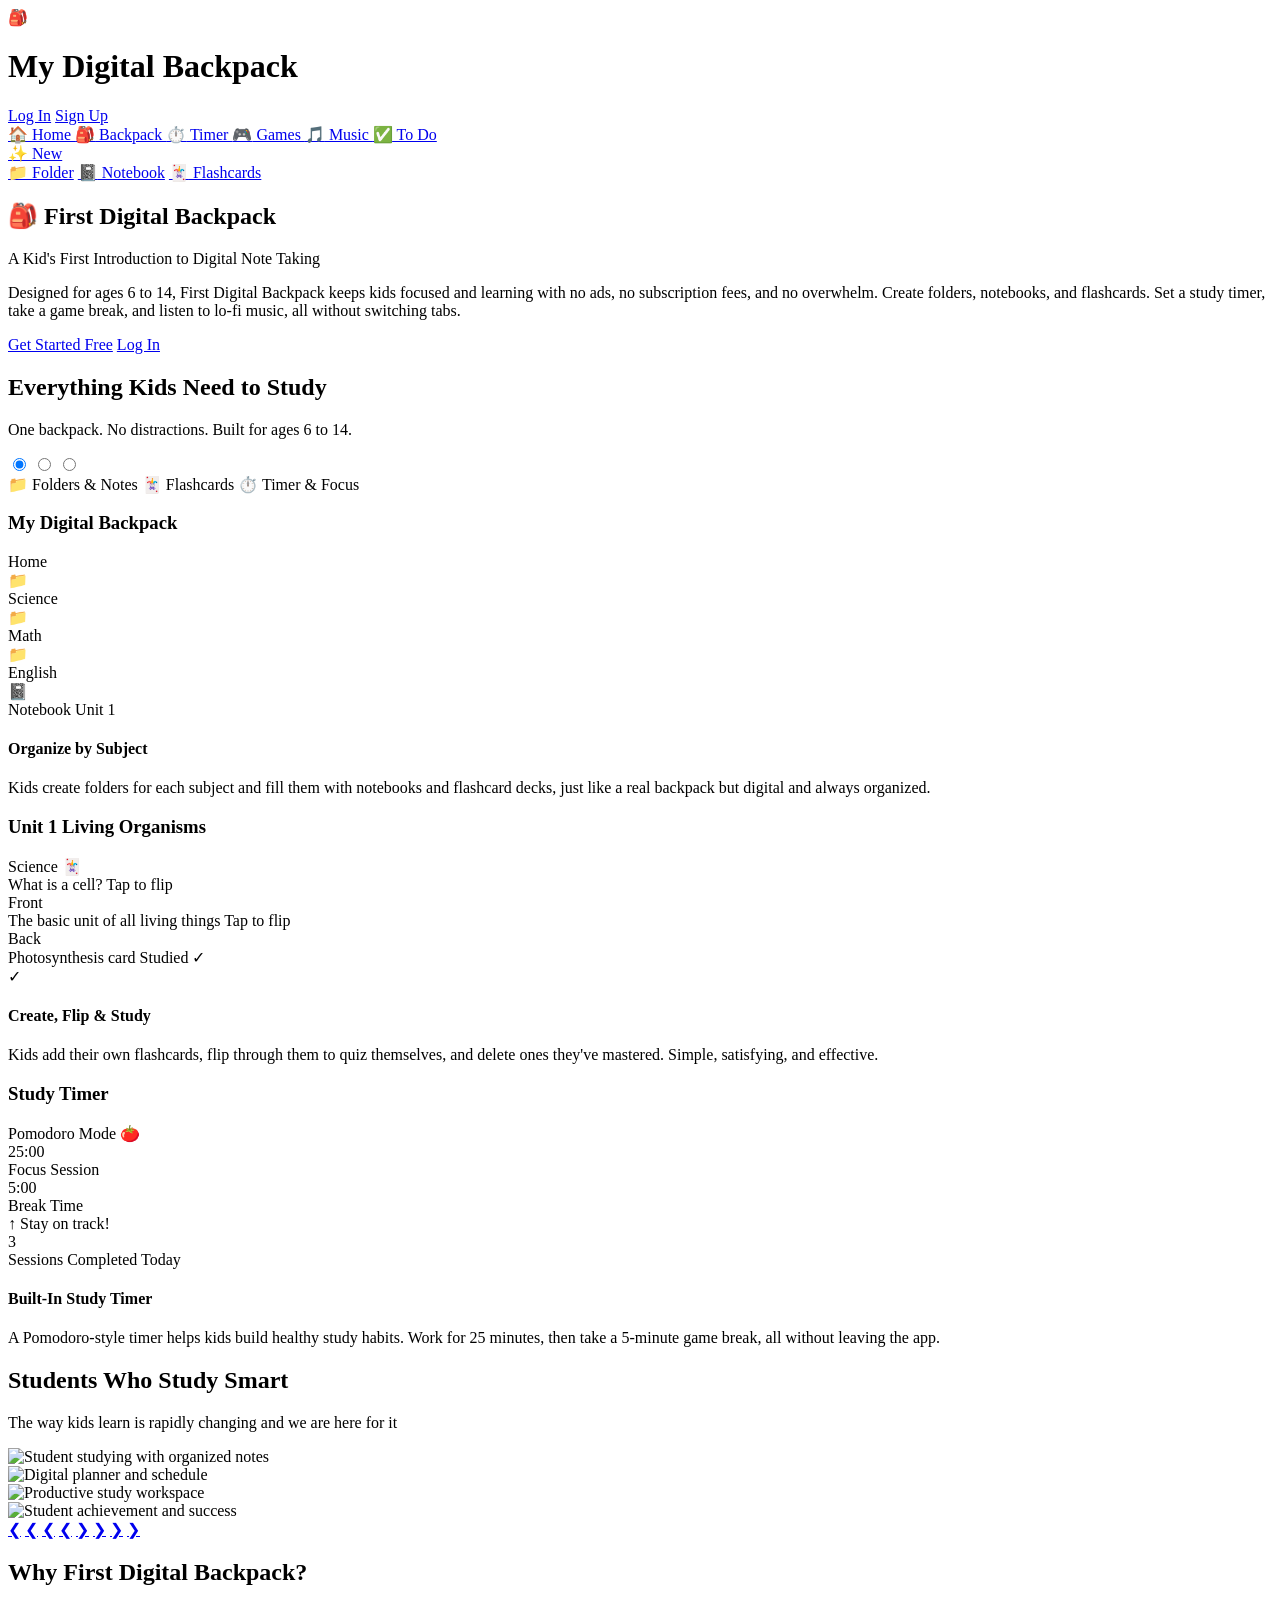
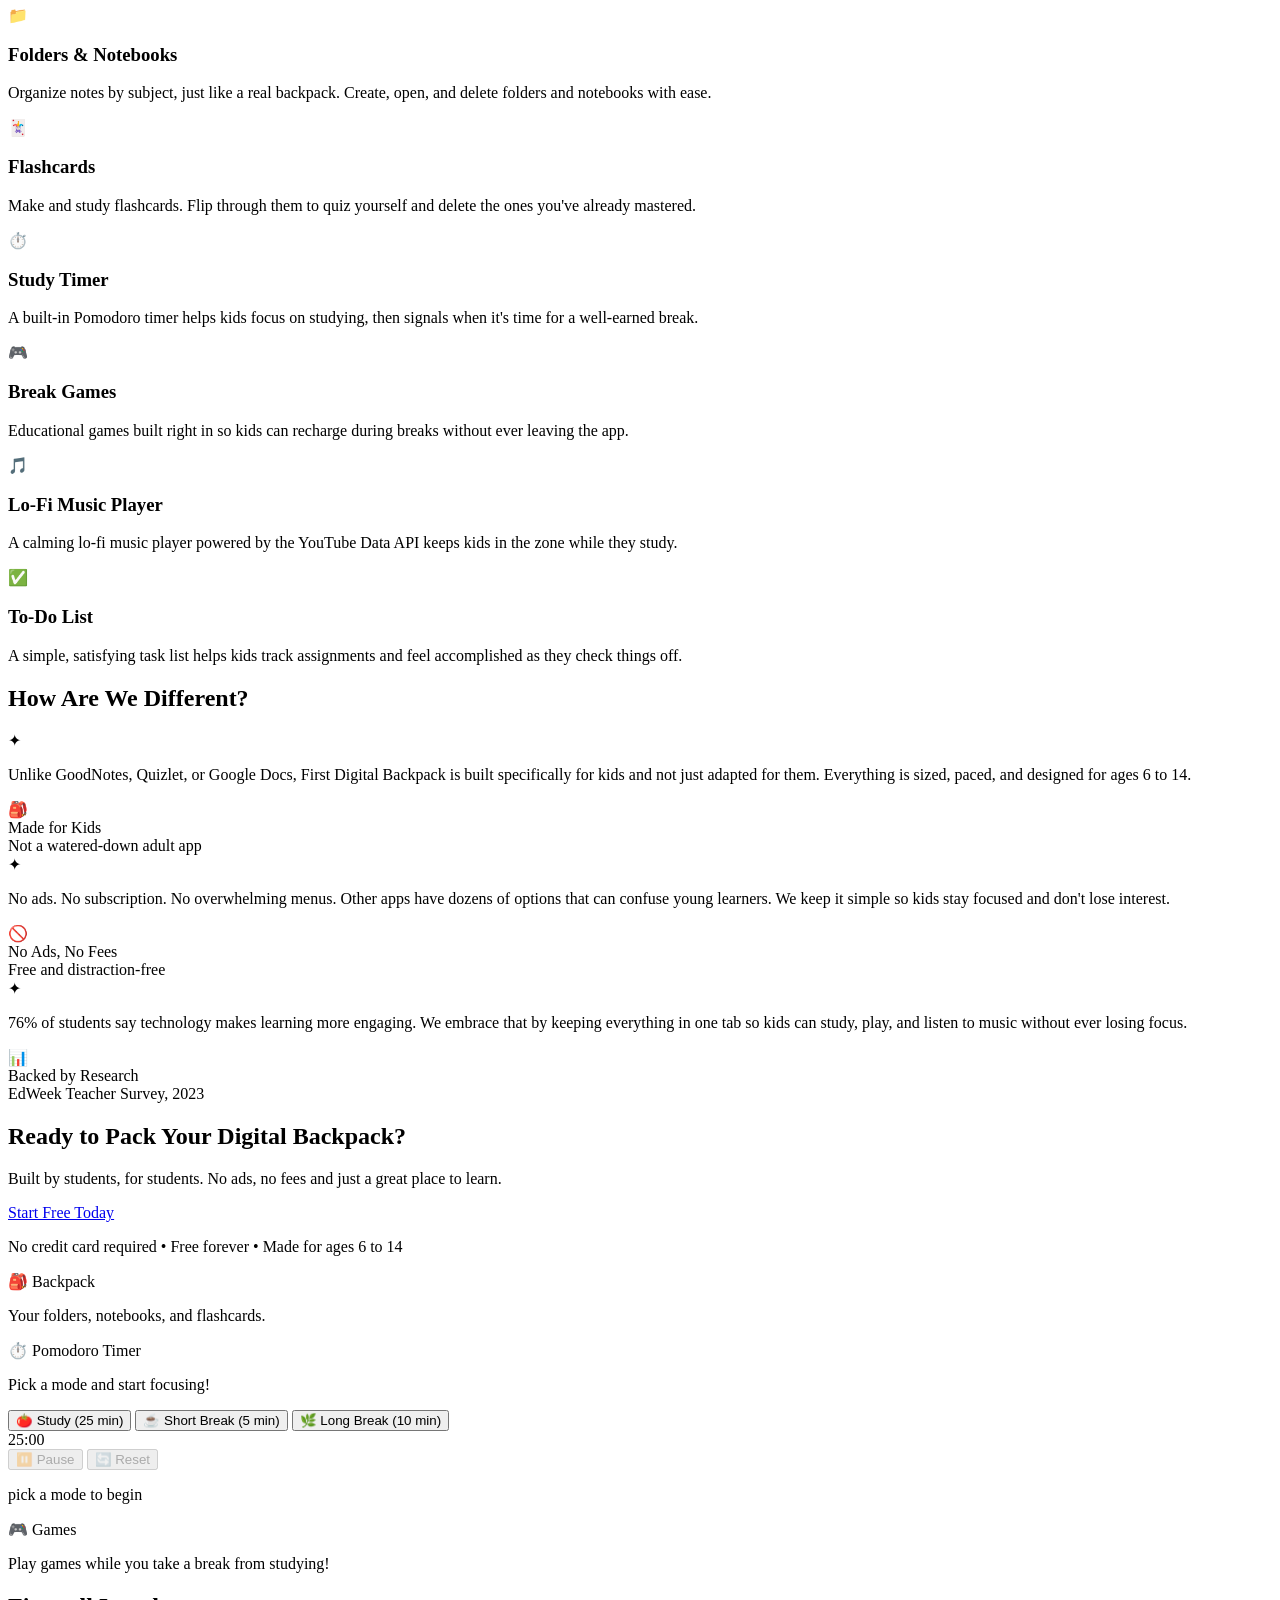
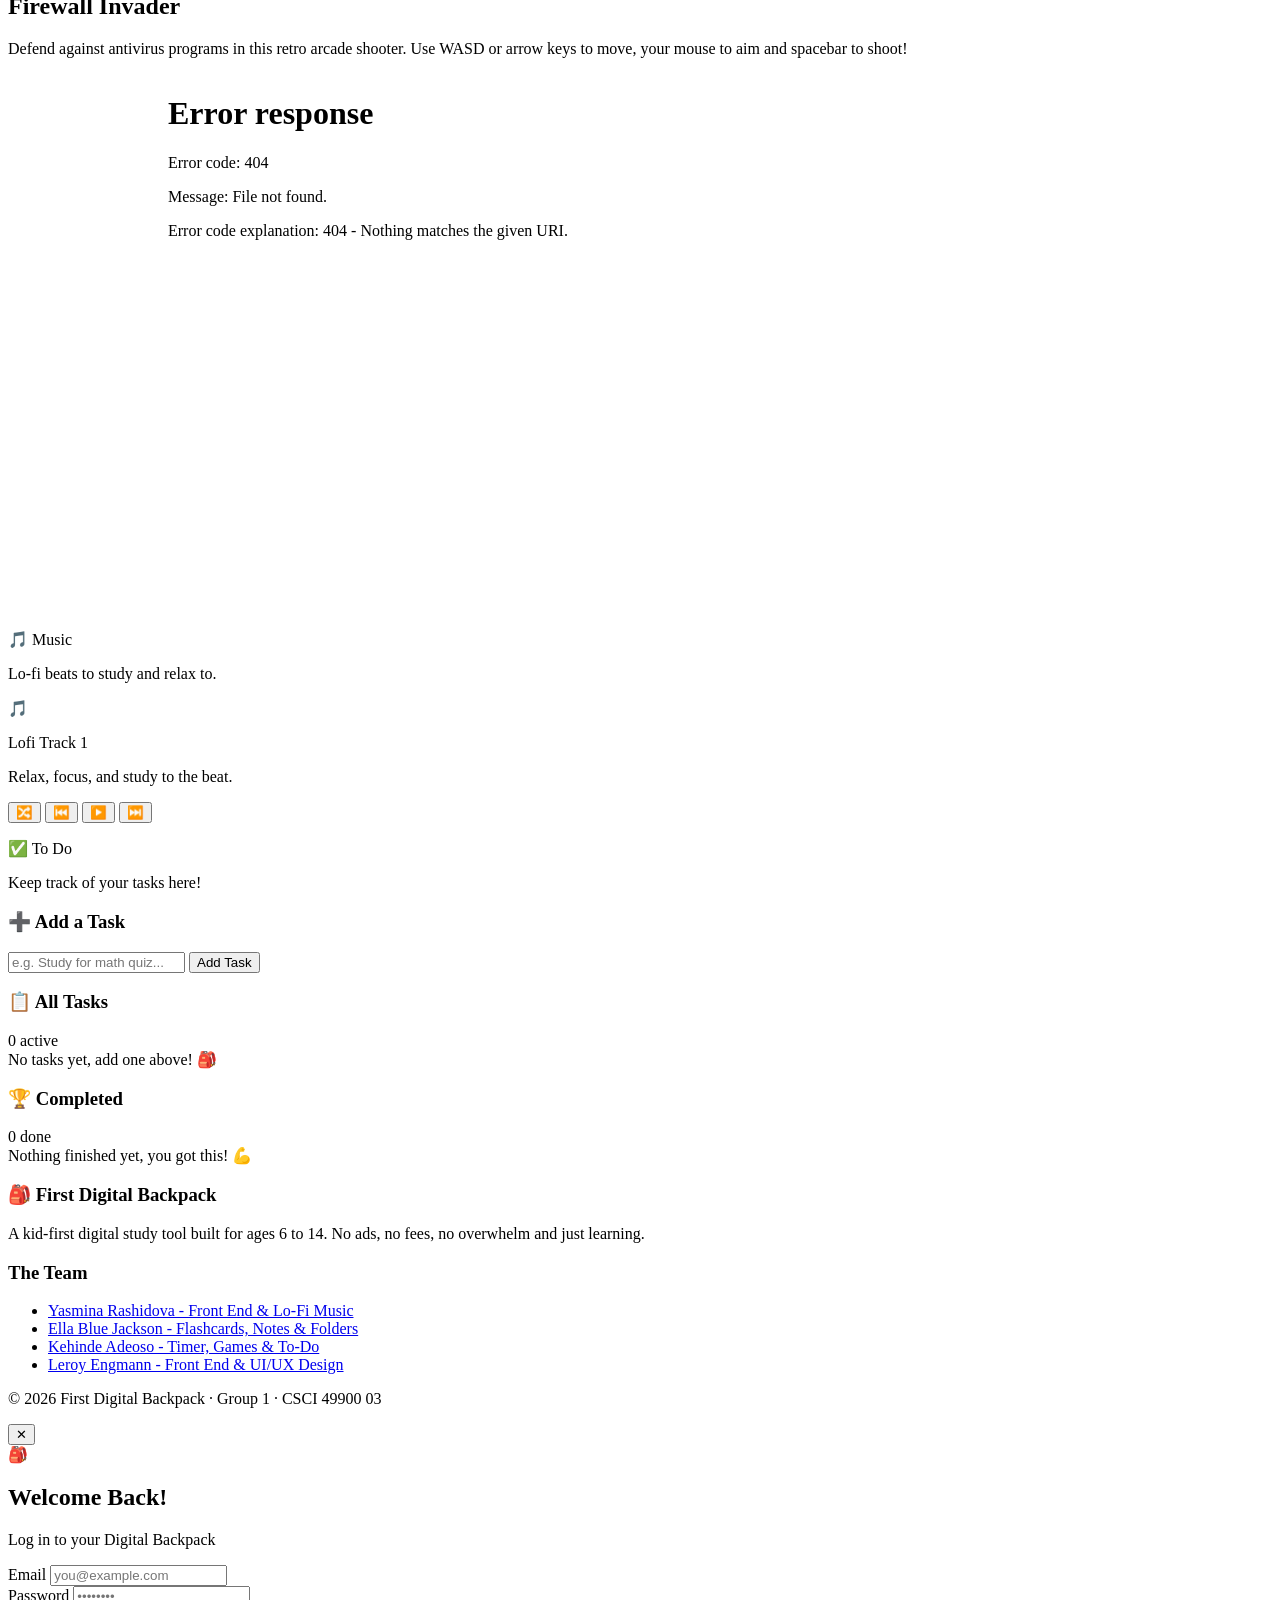
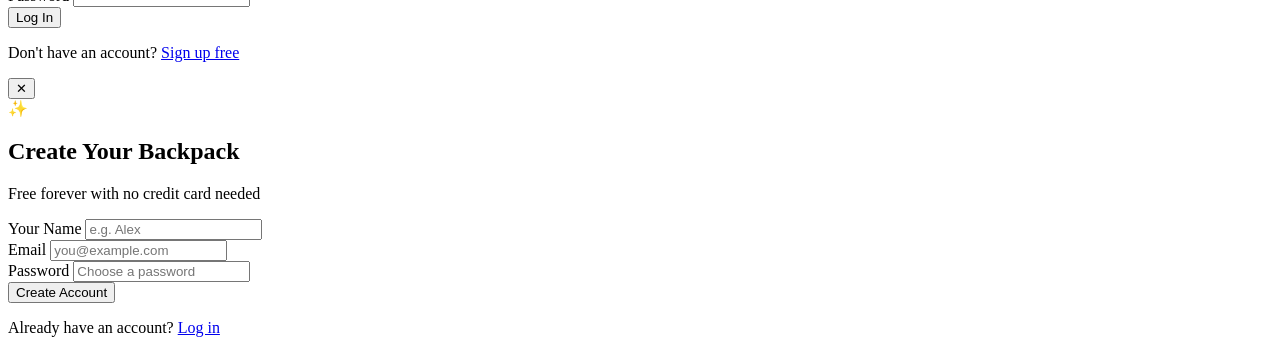
==== index.html @ a6a7ae0e "geeting rid of forgot password" ====
<!DOCTYPE html>
<html lang="en">
<head>
  <meta charset="UTF-8">
  <meta name="viewport" content="width=device-width, initial-scale=1.0">
  <title>My Digital Backpack</title>
  <link rel="stylesheet" href="styles.css">
  <script src="api.js" defer></script>
  <script src="auth.js" defer></script>
  <script src="lofi-api.js" defer></script>
  <script src="backpack.js?v=2" defer></script>
</head>
<body>

  <!-- top header - branding on the left, login/signup on the right -->
  <header class="top-header">
    <div class="nav-container">
      <div class="header-brand">
        <span class="backpack-icon">🎒</span>
        <h1>My Digital Backpack</h1>
      </div>
      <div class="auth-buttons" id="authButtons">
        <span class="auth-user-wrap" id="authUserWrap" hidden>
          <span class="auth-greeting" id="authGreeting"></span>
          <button type="button" class="btn btn-logout" id="authLogoutBtn">Log Out</button>
        </span>
        <span class="auth-guest-wrap" id="authGuestWrap">
          <a href="#" class="btn btn-login">Log In</a>
          <a href="accountcreate.html" class="btn btn-signup">Sign Up</a>
        </span>
      </div>
    </div>
  </header>

  <!-- sticky nav bar - sits just below the header and stays while scrolling -->
  <div class="toolbar">
    <nav>
      <a href="#home" class="active" onclick="showPage('home', this)">
        <span class="nav-icon">🏠</span>
        Home
      </a>
      <a href="#" onclick="showPage('backpack', this)">
        <span class="nav-icon">🎒</span>
        Backpack
      </a>
      <a href="#" onclick="showPage('timer', this)">
        <span class="nav-icon">⏱️</span>
        Timer
      </a>
      <a href="#" onclick="showPage('games', this)">
        <span class="nav-icon">🎮</span>
        Games
      </a>
      <a href="#" onclick="showPage('music', this)">
        <span class="nav-icon">🎵</span>
        Music
      </a>
      <a href="#" onclick="showPage('todo', this)">
        <span class="nav-icon">✅</span>
        To Do
      </a>
      <div class="nav-new-wrapper">
        <a href="#" class="nav-new" id="newBtn" onclick="toggleNewMenu(event)">
          <span class="nav-icon">✨</span>
          New
        </a>
        <div class="new-dropdown" id="newDropdown">
          <a href="#" onclick="handleNew('folder')"><span class="dropdown-icon">📁</span> Folder</a>
          <a href="#" onclick="handleNew('notebook')"><span class="dropdown-icon">📓</span> Notebook</a>
          <a href="#" onclick="handleNew('flashcards')"><span class="dropdown-icon">🃏</span> Flashcards</a>
        </div>
      </div>
    </nav>
  </div>

  <main>

    <!-- ========== home page ========== -->
    <div id="page-home" class="page active">

      <!-- ===== logged-in dashboard ===== -->
      <div id="homeDashboard" hidden>
        <div class="dash-wrap">

          <div class="dash-welcome">
            <div>
              <h2 class="dash-greeting">👋 Welcome back, <span id="dashUserName">Student</span>!</h2>
              <p class="dash-date" id="dashDate"></p>
            </div>
          </div>

          <div class="dash-quote-card">
            <p class="dash-quote-icon">💬</p>
            <p class="dash-quote-text" id="dashQuoteText">Loading quote...</p>
            <p class="dash-quote-author" id="dashQuoteAuthor"></p>
          </div>

          <div class="dash-stats-grid">
            <div class="dash-stat-card">
              <span class="dash-stat-num" id="dashFolderCount">0</span>
              <span class="dash-stat-label">📁 Folders</span>
            </div>
            <div class="dash-stat-card">
              <span class="dash-stat-num" id="dashNotebookCount">0</span>
              <span class="dash-stat-label">📓 Notebooks</span>
            </div>
            <div class="dash-stat-card">
              <span class="dash-stat-num" id="dashCardSetCount">0</span>
              <span class="dash-stat-label">🃏 Flashcard Sets</span>
            </div>
            <div class="dash-stat-card">
              <span class="dash-stat-num" id="dashTodoActive">0</span>
              <span class="dash-stat-label">✅ Tasks Left</span>
            </div>
            <div class="dash-stat-card">
              <span class="dash-stat-num" id="dashStreak">0</span>
              <span class="dash-stat-label">🔥 Day Streak</span>
            </div>
          </div>

          <div class="dash-section">
            <h3 class="dash-section-title">📂 Recent Items</h3>
            <div id="dashRecentsList" class="dash-recents-list">
              <p class="dash-empty">No items yet — go pack your backpack!</p>
            </div>
          </div>

        </div>
      </div>

      <!-- ===== marketing (hidden when logged in) ===== -->
      <div id="homeMarketing">

      <!-- Hero Section -->
      <section class="hero">
        <div class="hero-content">
          <h1>🎒 First Digital Backpack</h1>
          <p class="tagline">A Kid's First Introduction to Digital Note Taking</p>
          <p class="hero-description">
            Designed for ages 6 to 14, First Digital Backpack keeps kids focused and learning with no ads, no subscription fees, and no overwhelm. Create folders, notebooks, and flashcards. Set a study timer, take a game break, and listen to lo-fi music, all without switching tabs.
          </p>
          <div class="cta-buttons">
            <a href="accountcreate.html" class="btn btn-signup btn-large">Get Started Free</a>
            <a href="#" class="btn btn-login btn-large">Log In</a>
          </div>
        </div>
      </section>

      <!-- Demo Tabs Section -->
      <section class="demo-section">
        <div class="container">
          <h2 class="section-title">Everything Kids Need to Study</h2>
          <p class="section-subtitle">One backpack. No distractions. Built for ages 6 to 14.</p>

          <div class="demo-tabs">
            <input type="radio" name="demo-tab" id="tab-schedule" checked>
            <input type="radio" name="demo-tab" id="tab-tasks">
            <input type="radio" name="demo-tab" id="tab-progress">

            <div class="tab-labels">
              <label for="tab-schedule" class="tab-btn">
                <span class="tab-icon">📁</span>
                Folders & Notes
              </label>
              <label for="tab-tasks" class="tab-btn">
                <span class="tab-icon">🃏</span>
                Flashcards
              </label>
              <label for="tab-progress" class="tab-btn">
                <span class="tab-icon">⏱️</span>
                Timer & Focus
              </label>
            </div>

            <div class="demo-content">
              <!-- Tab 1: Folders & Notes -->
              <div class="tab-content schedule-content">
                <div class="demo-visual">
                  <div class="schedule-mockup">
                    <div class="schedule-header">
                      <h3>My Digital Backpack</h3>
                      <span class="week-indicator">Home</span>
                    </div>
                    <div class="schedule-grid">
                      <div class="time-slot">
                        <span class="time">📁</span>
                        <div class="class-block math">Science</div>
                      </div>
                      <div class="time-slot">
                        <span class="time">📁</span>
                        <div class="class-block science">Math</div>
                      </div>
                      <div class="time-slot">
                        <span class="time">📁</span>
                        <div class="class-block english">English</div>
                      </div>
                      <div class="time-slot">
                        <span class="time">📓</span>
                        <div class="class-block study">Notebook Unit 1</div>
                      </div>
                    </div>
                  </div>
                  <div class="feature-description">
                    <h4>Organize by Subject</h4>
                    <p>Kids create folders for each subject and fill them with notebooks and flashcard decks, just like a real backpack but digital and always organized.</p>
                  </div>
                </div>
              </div>

              <!-- Tab 2: Flashcards -->
              <div class="tab-content tasks-content">
                <div class="demo-visual">
                  <div class="tasks-mockup">
                    <div class="task-header">
                      <h3>Unit 1 Living Organisms</h3>
                      <span class="date-indicator">Science 🃏</span>
                    </div>
                    <div class="task-list">
                      <div class="task-item high-priority">
                        <span class="task-checkbox"></span>
                        <div class="task-info">
                          <span class="task-title">What is a cell?</span>
                          <span class="task-meta">Tap to flip</span>
                        </div>
                        <span class="priority-badge high">Front</span>
                      </div>
                      <div class="task-item medium-priority">
                        <span class="task-checkbox"></span>
                        <div class="task-info">
                          <span class="task-title">The basic unit of all living things</span>
                          <span class="task-meta">Tap to flip</span>
                        </div>
                        <span class="priority-badge medium">Back</span>
                      </div>
                      <div class="task-item completed">
                        <span class="task-checkbox checked"></span>
                        <div class="task-info">
                          <span class="task-title">Photosynthesis card</span>
                          <span class="task-meta">Studied ✓</span>
                        </div>
                        <span class="checkmark">✓</span>
                      </div>
                    </div>
                  </div>
                  <div class="feature-description">
                    <h4>Create, Flip & Study</h4>
                    <p>Kids add their own flashcards, flip through them to quiz themselves, and delete ones they've mastered. Simple, satisfying, and effective.</p>
                  </div>
                </div>
              </div>

              <!-- Tab 3: Timer & Focus -->
              <div class="tab-content progress-content">
                <div class="demo-visual">
                  <div class="progress-mockup">
                    <div class="progress-header">
                      <h3>Study Timer</h3>
                      <span class="semester-indicator">Pomodoro Mode 🍅</span>
                    </div>
                    <div class="progress-stats">
                      <div class="stat-card">
                        <div class="stat-number">25:00</div>
                        <div class="stat-label">Focus Session</div>
                        <div class="stat-bar"><div class="stat-fill" style="width: 60%;"></div></div>
                      </div>
                      <div class="stat-card">
                        <div class="stat-number">5:00</div>
                        <div class="stat-label">Break Time</div>
                        <div class="stat-trend positive">↑ Stay on track!</div>
                      </div>
                      <div class="stat-card">
                        <div class="stat-number">3</div>
                        <div class="stat-label">Sessions Completed Today</div>
                        <div class="course-dots">
                          <span class="dot success"></span>
                          <span class="dot success"></span>
                          <span class="dot success"></span>
                          <span class="dot warning"></span>
                        </div>
                      </div>
                    </div>
                  </div>
                  <div class="feature-description">
                    <h4>Built-In Study Timer</h4>
                    <p>A Pomodoro-style timer helps kids build healthy study habits. Work for 25 minutes, then take a 5-minute game break, all without leaving the app.</p>
                  </div>
                </div>
              </div>
            </div>
          </div>
        </div>
      </section>

      <!-- Gallery Slider -->
      <section class="gallery-section">
        <div class="container">
          <h2 class="section-title">Students Who Study Smart</h2>
          <p class="section-subtitle">The way kids learn is rapidly changing and we are here for it</p>
          <div class="slider">
            <div class="slide" id="slide1">
              <img src="https://images.unsplash.com/photo-1434030216411-0b793f4b4173?w=900&h=500&fit=crop" alt="Student studying with organized notes">
            </div>
            <div class="slide" id="slide2">
              <img src="https://images.unsplash.com/photo-1488190211105-8b0e65b80b4e?w=900&h=500&fit=crop" alt="Digital planner and schedule">
            </div>
            <div class="slide" id="slide3">
              <img src="https://images.unsplash.com/photo-1454165804606-c3d57bc86b40?w=900&h=500&fit=crop" alt="Productive study workspace">
            </div>
            <div class="slide" id="slide4">
              <img src="https://images.unsplash.com/photo-1456513080510-7bf3a84b82f8?w=900&h=500&fit=crop" alt="Student achievement and success">
            </div>

            <a href="#slide4" class="slider-nav prev">&#10094;</a>
            <a href="#slide1" class="slider-nav prev">&#10094;</a>
            <a href="#slide2" class="slider-nav prev">&#10094;</a>
            <a href="#slide3" class="slider-nav prev">&#10094;</a>

            <a href="#slide2" class="slider-nav next">&#10095;</a>
            <a href="#slide3" class="slider-nav next">&#10095;</a>
            <a href="#slide4" class="slider-nav next">&#10095;</a>
            <a href="#slide1" class="slider-nav next">&#10095;</a>
          </div>
        </div>
      </section>

      <!-- Features Grid -->
      <section class="features">
        <div class="container">
          <h2 class="section-title">Why First Digital Backpack?</h2>
          <div class="features-grid">
            <div class="feature-card">
              <div class="feature-icon">📁</div>
              <h3>Folders & Notebooks</h3>
              <p>Organize notes by subject, just like a real backpack. Create, open, and delete folders and notebooks with ease.</p>
            </div>
            <div class="feature-card">
              <div class="feature-icon">🃏</div>
              <h3>Flashcards</h3>
              <p>Make and study flashcards. Flip through them to quiz yourself and delete the ones you've already mastered.</p>
            </div>
            <div class="feature-card">
              <div class="feature-icon">⏱️</div>
              <h3>Study Timer</h3>
              <p>A built-in Pomodoro timer helps kids focus on studying, then signals when it's time for a well-earned break.</p>
            </div>
            <div class="feature-card">
              <div class="feature-icon">🎮</div>
              <h3>Break Games</h3>
              <p>Educational games built right in so kids can recharge during breaks without ever leaving the app.</p>
            </div>
            <div class="feature-card">
              <div class="feature-icon">🎵</div>
              <h3>Lo-Fi Music Player</h3>
              <p>A calming lo-fi music player powered by the YouTube Data API keeps kids in the zone while they study.</p>
            </div>
            <div class="feature-card">
              <div class="feature-icon">✅</div>
              <h3>To-Do List</h3>
              <p>A simple, satisfying task list helps kids track assignments and feel accomplished as they check things off.</p>
            </div>
          </div>
        </div>
      </section>

      <!-- Testimonials / Differentiators -->
      <section class="testimonials-section">
        <div class="container">
          <h2 class="section-title">How Are We Different?</h2>
          <div class="testimonials-grid">
            <div class="testimonial-card">
              <div class="quote-icon">✦</div>
              <p class="testimonial-text">Unlike GoodNotes, Quizlet, or Google Docs, First Digital Backpack is built specifically for kids and not just adapted for them. Everything is sized, paced, and designed for ages 6 to 14.</p>
              <div class="testimonial-author">
                <div class="author-avatar">🎒</div>
                <div class="author-info">
                  <div class="author-name">Made for Kids</div>
                  <div class="author-school">Not a watered-down adult app</div>
                </div>
              </div>
            </div>
            <div class="testimonial-card">
              <div class="quote-icon">✦</div>
              <p class="testimonial-text">No ads. No subscription. No overwhelming menus. Other apps have dozens of options that can confuse young learners. We keep it simple so kids stay focused and don't lose interest.</p>
              <div class="testimonial-author">
                <div class="author-avatar">🚫</div>
                <div class="author-info">
                  <div class="author-name">No Ads, No Fees</div>
                  <div class="author-school">Free and distraction-free</div>
                </div>
              </div>
            </div>
            <div class="testimonial-card">
              <div class="quote-icon">✦</div>
              <p class="testimonial-text">76% of students say technology makes learning more engaging. We embrace that by keeping everything in one tab so kids can study, play, and listen to music without ever losing focus.</p>
              <div class="testimonial-author">
                <div class="author-avatar">📊</div>
                <div class="author-info">
                  <div class="author-name">Backed by Research</div>
                  <div class="author-school">EdWeek Teacher Survey, 2023</div>
                </div>
              </div>
            </div>
          </div>
        </div>
      </section>

      <!-- CTA Section -->
      <section class="cta-section">
        <div class="container">
          <div class="cta-content">
            <h2>Ready to Pack Your Digital Backpack?</h2>
            <p>Built by students, for students. No ads, no fees and just a great place to learn.</p>
            <div class="cta-buttons-bottom">
              <a href="accountcreate.html" class="btn btn-signup btn-large">Start Free Today</a>
              <p class="cta-note">No credit card required • Free forever • Made for ages 6 to 14</p>
            </div>
          </div>
        </div>
      </section>

      </div><!-- end #homeMarketing -->
    </div><!-- end #page-home -->

    <!-- ========== backpack page ========== -->
    <div id="page-backpack" class="page">
      <div class="inner-page-content">
        <p class="page-title">🎒 Backpack</p>
        <p class="page-subtitle">Your folders, notebooks, and flashcards.</p>
        <div id="bpApp"></div>
      </div>
    </div>

    <!-- ========== timer page ========== -->
    <div id="page-timer" class="page">
      <div class="inner-page-content">
        <p class="page-title">⏱️ Pomodoro Timer</p>
        <p class="page-subtitle">Pick a mode and start focusing!</p>

        <div class="pomo-wrapper">
          <div class="pomo-buttons">
            <button class="pomo-btn pomo-btn--study" onclick="startTimer(25, this)">
              🍅 Study (25 min)
            </button>
            <button class="pomo-btn pomo-btn--short" onclick="startTimer(5, this)">
              ☕ Short Break (5 min)
            </button>
            <button class="pomo-btn pomo-btn--long" onclick="startTimer(10, this)">
              🌿 Long Break (10 min)
            </button>
          </div>

          <div class="pomo-display" id="pomoDisplay">
            <span class="pomo-time" id="pomoTime">25:00</span>
            <div class="pomo-controls">
              <button class="pomo-ctrl" id="pomoPause" onclick="togglePause()" disabled>⏸️ Pause</button>
              <button class="pomo-ctrl pomo-ctrl--reset" id="pomoReset" onclick="resetTimer()" disabled>🔄 Reset</button>
            </div>
            <p class="pomo-label" id="pomoLabel">pick a mode to begin</p>
          </div>
        </div>

      </div>
    </div>

    <!-- ========== games page ========== -->
    <div id="page-games" class="page">
      <div class="inner-page-content">
        <p class="page-title">🎮 Games</p>
        <p class="page-subtitle">Play games while you take a break from studying!</p>
        <div class="game-container">
          <h2 class="game-card-title">Firewall Invader</h2>
          <p class="game-card-desc">Defend against antivirus programs in this retro arcade shooter. Use WASD or arrow keys to move, your mouse to aim and spacebar to shoot!</p>
          <iframe
            id="firewall-invader-frame"
            src="firewall-invader/index.html"
            width="960"
            height="540"
            style="border: none; border-radius: 12px; display: block; margin: 0 auto; max-width: 100%;"
            allowfullscreen
          ></iframe>
        </div>
      </div>
    </div>

    <!-- ========== music page ========== -->
    <div id="page-music" class="page">
      <div class="inner-page-content">
        <p class="page-title">🎵 Music</p>
        <p class="page-subtitle">Lo-fi beats to study and relax to.</p>

        <!-- hidden yt iframe lives here -yr -->
        <div id="lofi-yt-player" style="position:absolute;width:0;height:0;overflow:hidden;"></div>

        <div class="lofi-player">
          <!-- now playing card -->
          <div class="lofi-now-playing">
            <div class="lofi-vinyl" id="lofiVinyl">🎵</div>
            <div class="lofi-track-info">
              <p class="lofi-track-title" id="lofiTrackTitle">Lofi Track 1</p>
              <p class="lofi-track-sub">Relax, focus, and study to the beat.</p>
            </div>
          </div>

          <!-- playback controls -->
          <div class="lofi-controls">
            <button class="lofi-ctrl" onclick="handleShuffle()" title="Shuffle">🔀</button>
            <button class="lofi-ctrl" onclick="handlePrev()" title="Previous">⏮️</button>
            <button class="lofi-ctrl lofi-ctrl--play" id="lofiPlayBtn" onclick="handlePlayPause()" title="Play">▶️</button>
            <button class="lofi-ctrl" onclick="handleNext()" title="Next">⏭️</button>
          </div>

          <!-- track list -->
          <div class="lofi-tracklist" id="lofiTracklist"></div>
        </div>

      </div>
    </div>

    <!-- ========== to do page ========== -->
    <div id="page-todo" class="page">
      <div class="inner-page-content">
        <p class="page-title">✅ To Do</p>
        <p class="page-subtitle">Keep track of your tasks here!</p>

        <!-- Add Task -->
        <div class="todo-add-section">
          <h3 class="todo-section-label">➕ Add a Task</h3>
          <div class="todo-input-row">
            <input
              type="text"
              id="todoInput"
              class="todo-input"
              placeholder="e.g. Study for math quiz..."
              maxlength="120"
              onkeydown="if(event.key==='Enter') addTodoTask()"
            >
            <button class="todo-add-btn" onclick="addTodoTask()">Add Task</button>
          </div>
        </div>

        <!-- All Tasks -->
        <div class="todo-section">
          <div class="todo-section-header">
            <h3 class="todo-section-label">📋 All Tasks</h3>
            <span class="todo-count" id="todoActiveCount">0 active</span>
          </div>
          <div id="todoAllList" class="todo-list">
            <div class="todo-empty-msg" id="todoEmptyMsg">No tasks yet, add one above! 🎒</div>
          </div>
        </div>

        <!-- Completed -->
        <div class="todo-section">
          <div class="todo-section-header">
            <h3 class="todo-section-label">🏆 Completed</h3>
            <span class="todo-count todo-count--done" id="todoDoneCount">0 done</span>
          </div>
          <div id="todoCompletedList" class="todo-list todo-list--completed">
            <div class="todo-empty-msg" id="todoCompletedEmptyMsg">Nothing finished yet, you got this! 💪</div>
          </div>
        </div>

      </div>
    </div>

  </main>

  <!-- Footer -->
  <footer class="footer">
    <div class="container">
      <div class="footer-content">
        <div class="footer-section">
          <h3>🎒 First Digital Backpack</h3>
          <p>A kid-first digital study tool built for ages 6 to 14. No ads, no fees, no overwhelm and just learning.</p>
        </div>
        <div class="footer-section">
          <h3>The Team</h3>
          <ul class="footer-links">
            <li><a href="#">Yasmina Rashidova - Front End & Lo-Fi Music</a></li>
            <li><a href="#">Ella Blue Jackson - Flashcards, Notes & Folders</a></li>
            <li><a href="#">Kehinde Adeoso - Timer, Games & To-Do</a></li>
            <li><a href="#">Leroy Engmann - Front End & UI/UX Design</a></li>
          </ul>
        </div>
      </div>
      <div class="footer-bottom">
        <p>&copy; 2026 First Digital Backpack · Group 1 · CSCI 49900 03</p>
      </div>
    </div>
  </footer>

  <!-- ========== login modal ========== -->
  <div class="modal-overlay" id="loginModal">
    <div class="modal-box">
      <button class="modal-close" onclick="closeModal('loginModal')">✕</button>
      <div class="modal-header">
        <span class="modal-icon">🎒</span>
        <h2>Welcome Back!</h2>
        <p>Log in to your Digital Backpack</p>
      </div>
      <div class="modal-body">
        <div class="form-group">
          <label for="loginEmail">Email</label>
          <input type="email" id="loginEmail" placeholder="you@example.com">
        </div>
        <div class="form-group">
          <label for="loginPassword">Password</label>
          <input type="password" id="loginPassword" placeholder="••••••••">
        </div>
        
        <button class="modal-btn" onclick="handleLogin()">Log In</button>
        <p class="modal-switch">Don't have an account? <a href="#" onclick="switchModal('loginModal','signupModal')">Sign up free</a></p>
      </div>
    </div>
  </div>

  <!-- ========== signup modal ========== -->
  <div class="modal-overlay" id="signupModal">
    <div class="modal-box">
      <button class="modal-close" onclick="closeModal('signupModal')">✕</button>
      <div class="modal-header">
        <span class="modal-icon">✨</span>
        <h2>Create Your Backpack</h2>
        <p>Free forever with no credit card needed</p>
      </div>
      <div class="modal-body">
        <div class="form-group">
          <label for="signupName">Your Name</label>
          <input type="text" id="signupName" placeholder="e.g. Alex">
        </div>
        <div class="form-group">
          <label for="signupEmail">Email</label>
          <input type="email" id="signupEmail" placeholder="you@example.com">
        </div>
        <div class="form-group">
          <label for="signupPassword">Password</label>
          <input type="password" id="signupPassword" placeholder="Choose a password">
        </div>
        <button class="modal-btn" onclick="handleSignup()">Create Account</button>
        <p class="modal-switch">Already have an account? <a href="#" onclick="switchModal('signupModal','loginModal')">Log in</a></p>
      </div>
    </div>
  </div>

  <script>
    /* ---- modals ---- */
    function openModal(id) {
      document.getElementById(id).classList.add('show');
      document.body.style.overflow = 'hidden';
    }

    function closeModal(id) {
      document.getElementById(id).classList.remove('show');
      document.body.style.overflow = '';
    }

    function switchModal(closeId, openId) {
      closeModal(closeId);
      setTimeout(() => openModal(openId), 150);
    }

    // close modal when clicking the dark backdrop behind it
    document.querySelectorAll('.modal-overlay').forEach(overlay => {
      overlay.addEventListener('click', function(e) {
        if (e.target === overlay) closeModal(overlay.id);
      });
    });

    // also close on Escape key
    document.addEventListener('keydown', function(e) {
      if (e.key === 'Escape') {
        document.querySelectorAll('.modal-overlay.show').forEach(m => closeModal(m.id));
      }
    });

    // wire up all Log In buttons to open the login modal
    document.querySelectorAll('a.btn-login').forEach(btn => {
      btn.addEventListener('click', function(e) { e.preventDefault(); openModal('loginModal'); });
    });

    // wire up all Sign Up buttons to open the signup modal
    document.querySelectorAll('a.btn-signup').forEach(btn => {
      btn.addEventListener('click', function(e) { e.preventDefault(); openModal('signupModal'); });
    });

    function handleLogin() {
      const email = document.getElementById('loginEmail').value.trim();
      const password = document.getElementById('loginPassword').value;
      if (!email || !password) {
        showAppToast('Please enter email and password.', 'error');
        return;
      }
      const backendLogin = (typeof login === 'function')
        ? login({ email: email, password: password })
        : Promise.reject(new Error('Backend login unavailable'));
      backendLogin
        .then(function (res) {
          closeModal('loginModal');
          if (typeof applyBackpackApiUser === 'function') {
            applyBackpackApiUser(res.user);
          }
          showAppToast('Welcome back, ' + res.user.name + '! 🎒');
        })
        .catch(async function (err) {
          console.warn('Backend login failed, trying local login:', err);
          try {
            if (typeof localBackpackLogin !== 'function') throw new Error('Local auth unavailable.');
            const res = await localBackpackLogin(email, password);
            closeModal('loginModal');
            showAppToast('Welcome back, ' + res.user.name + '! 🎒');
          } catch (localErr) {
            showAppToast(localErr && localErr.message ? localErr.message : 'Login failed.', 'error');
          }
        });
    }

    function handleSignup() {
      const name = document.getElementById('signupName').value.trim();
      const email = document.getElementById('signupEmail').value.trim();
      const password = document.getElementById('signupPassword').value;
      if (!name || !email || !password) {
        showAppToast('Please fill in all fields.', 'error');
        return;
      }
      const backendSignup = (typeof signup === 'function')
        ? signup({ name: name, email: email, password: password })
        : Promise.reject(new Error('Backend signup unavailable'));
      backendSignup
        .then(function (res) {
          closeModal('signupModal');
          console.log('Signup:', name, email);
          if (typeof applyBackpackApiUser === 'function') {
            applyBackpackApiUser(res.user);
          }
          showAppToast('Account created. Hi, ' + res.user.name + '! ✨');
        })
        .catch(async function (err) {
          console.warn('Backend signup failed, trying local signup:', err);
          try {
            if (typeof localBackpackSignup !== 'function') throw new Error('Local auth unavailable.');
            const res = await localBackpackSignup(name, email, password);
            closeModal('signupModal');
            showAppToast('Account created. Hi, ' + res.user.name + '! ✨');
          } catch (localErr) {
            showAppToast(localErr && localErr.message ? localErr.message : 'Signup failed.', 'error');
          }
        });
    }

    
    function showPage(pageId, linkEl) {
      // hide all pages first
      document.querySelectorAll('.page').forEach(p => p.classList.remove('active'));
      // then show just the one that was clicked
      const target = document.getElementById('page-' + pageId);
      if (target) target.classList.add('active');
      // update which nav link looks active
      document.querySelectorAll('.toolbar a').forEach(a => a.classList.remove('active'));
      if (linkEl) linkEl.classList.add('active');
      // load backpack data from backend when opening Backpack page
      if (pageId === 'backpack' && typeof bpLoadFromBackend === 'function') {
        bpLoadFromBackend().then(function() { bpRender(); }).catch(function(err) {
          console.error('Backpack load failed', err);
          bpRender();
        });
      }
      // load todos from backend when opening Todo page
      if (pageId === 'todo' && typeof loadTodosFromBackend === 'function') {
        loadTodosFromBackend().catch(function(err) { console.error('Todo load failed', err); });
      }
      // stop the link from navigating
      return false;
    }

    // stop toolbar links from jumping to a hash - showPage handles routing instead
    document.querySelectorAll('.toolbar nav > a').forEach(link => {
      link.addEventListener('click', function(e) {
        e.preventDefault();
      });
    });

    /* ---- "New" dropdown ---- */
    function toggleNewMenu(e) {
      e.preventDefault();
      e.stopPropagation();
      document.getElementById('newDropdown').classList.toggle('show');
    }

    document.addEventListener('click', function(e) {
      const dropdown = document.getElementById('newDropdown');
      if (!e.target.closest('.nav-new-wrapper')) {
        dropdown.classList.remove('show');
      }
    });

    function handleNew(type) {
      document.getElementById('newDropdown').classList.remove('show');
      // navigate to backpack page and create the item there -yr
      var bpLink = document.querySelector('.toolbar a[onclick*="backpack"]');
      showPage('backpack', bpLink);
      setTimeout(function() { bpPromptCreate(type); }, 100);
    }

    // pomodoro timer
    let pomoInterval = null;
    let pomoSeconds = 0;
    let pomoPaused = false;

    function startTimer(minutes, btnEl) {
      // stop any timer already running before starting a new one
      clearInterval(pomoInterval);
      pomoPaused = false;

      pomoSeconds = minutes * 60;

      // highlight whichever mode button was clicked
      document.querySelectorAll('.pomo-btn').forEach(b => b.classList.remove('active-mode'));
      btnEl.classList.add('active-mode');

      const labels = { 25: 'Study Time!', 5: 'Short Break!', 10: 'Long Break!' };
      document.getElementById('pomoLabel').textContent = labels[minutes] || 'timer running';

      document.getElementById('pomoPause').disabled = false;
      document.getElementById('pomoReset').disabled = false;
      document.getElementById('pomoPause').textContent = '⏸️ Pause';

      updateTimerDisplay();
      pomoInterval = setInterval(tick, 1000);
    }

    function tick() {
      if (pomoSeconds <= 0) {
        clearInterval(pomoInterval);
        document.getElementById('pomoLabel').textContent = '🎉 time\'s up! nice work';
        document.getElementById('pomoPause').disabled = true;
        return;
      }
      pomoSeconds--;
      updateTimerDisplay();
    }

    function updateTimerDisplay() {
      const m = String(Math.floor(pomoSeconds / 60)).padStart(2, '0');
      const s = String(pomoSeconds % 60).padStart(2, '0');
      document.getElementById('pomoTime').textContent = m + ':' + s;
    }

    function togglePause() {
      const btn = document.getElementById('pomoPause');
      if (pomoPaused) {
        pomoInterval = setInterval(tick, 1000);
        btn.textContent = '⏸️ Pause';
        pomoPaused = false;
      } else {
        clearInterval(pomoInterval);
        btn.textContent = '▶️ Resume';
        pomoPaused = true;
      }
    }

    function resetTimer() {
      clearInterval(pomoInterval);
      pomoPaused = false;
      pomoSeconds = 0;
      document.getElementById('pomoTime').textContent = '25:00';
      document.getElementById('pomoLabel').textContent = 'pick a mode to begin';
      document.getElementById('pomoPause').disabled = true;
      document.getElementById('pomoReset').disabled = true;
      document.getElementById('pomoPause').textContent = '⏸️ Pause';
      document.querySelectorAll('.pomo-btn').forEach(b => b.classList.remove('active-mode'));
    }

    // prevent the slider arrows from auto-scrolling the page
    // normally clicking a #hash link jumps the browser to that element,
    // so we intercept it, update the hash silently, and keep the scroll position
    document.querySelectorAll('.slider-nav').forEach(function(arrow) {
      arrow.addEventListener('click', function(e) {
        e.preventDefault();
        var targetId = this.getAttribute('href').replace('#', '');
        var scrollPos = window.scrollY;
        window.location.hash = targetId;
        window.scrollTo(0, scrollPos);
      });
    });

    /* ============================
       TO-DO LIST
       ============================ */
    let todos = [];
    let nextId = 1;
    const TODO_STORAGE_PREFIX = 'todo_data_v1::';

    function getTodoStorageKey() {
      if (typeof window.getBackpackUser !== 'function') return null;
      const user = window.getBackpackUser();
      if (!user || !user.email) return null;
      return TODO_STORAGE_PREFIX + String(user.email).toLowerCase();
    }

    function saveTodos() {
      const key = getTodoStorageKey();
      if (!key) return;
      localStorage.setItem(key, JSON.stringify({ todos: todos, nextId: nextId }));
    }

    function resetTodos() {
      todos = [];
      nextId = 1;
    }

    function loadTodos() {
      const key = getTodoStorageKey();
      if (!key) {
        resetTodos();
        return;
      }
      try {
        const raw = localStorage.getItem(key);
        if (!raw) {
          resetTodos();
          return;
        }
        const parsed = JSON.parse(raw);
        todos = Array.isArray(parsed.todos) ? parsed.todos : [];
        nextId = Number.isFinite(parsed.nextId) ? parsed.nextId : (todos.length + 1);
      } catch (e) {
        resetTodos();
      }
    }

    function loadTodosFromBackend() {
      if (typeof getTodos !== 'function') return Promise.resolve();
      return getTodos().then(function(list) {
        todos = list.map(function(t) { return { id: t.id, text: t.text, done: !!t.done }; });
        nextId = todos.reduce(function(m, t) { return Math.max(m, Number(t.id) || 0); }, 0) + 1;
        saveTodos();
        renderTodos();
      }).catch(function(err) {
        console.warn('Todo backend load failed, using local data', err);
        loadTodos();
        renderTodos();
      });
    }

    function addTodoTask() {
      const input = document.getElementById('todoInput');
      const text = input.value.trim();
      if (!text) {
        input.focus();
        input.classList.add('todo-input--error');
        setTimeout(() => input.classList.remove('todo-input--error'), 600);
        return;
      }
      const addLocal = function() {
        todos.push({ id: nextId++, text: text, done: false });
        saveTodos();
        input.value = '';
        input.focus();
        renderTodos();
      };
      if (typeof createTodo !== 'function') {
        addLocal();
        return;
      }
      createTodo({ text: text }).then(function(t) {
        todos.push({ id: t.id, text: t.text, done: !!t.done });
        saveTodos();
        input.value = '';
        input.focus();
        renderTodos();
      }).catch(function(err) {
        console.warn('Could not add todo to backend, saving locally', err);
        addLocal();
      });
    }

    function toggleTodo(id) {
      const todo = todos.find(t => t.id === id);
      if (!todo) return;
      const newDone = !todo.done;
      const applyLocalToggle = function() {
        todo.done = newDone;
        saveTodos();
        renderTodos();
      };
      if (typeof updateTodo !== 'function' || String(id).indexOf('bp_') === 0) {
        applyLocalToggle();
        return;
      }
      updateTodo(id, { done: newDone }).then(function() {
        applyLocalToggle();
      }).catch(function(err) {
        console.warn('Could not update todo on backend, updating locally', err);
        applyLocalToggle();
      });
    }

    function handleDeleteTodo(id) {
      const removeLocal = function() {
        todos = todos.filter(t => t.id !== id);
        saveTodos();
        renderTodos();
      };
      if (typeof window.deleteTodo !== 'function' || String(id).indexOf('bp_') === 0) {
        removeLocal();
        return;
      }
      window.deleteTodo(id).then(function() {
        removeLocal();
      }).catch(function(err) {
        console.warn('Could not delete todo on backend, deleting locally', err);
        removeLocal();
      });
    }

    function renderTodos() {
      const allList       = document.getElementById('todoAllList');
      const completedList = document.getElementById('todoCompletedList');
      const emptyMsg      = document.getElementById('todoEmptyMsg');
      const compEmptyMsg  = document.getElementById('todoCompletedEmptyMsg');
      const activeCount   = document.getElementById('todoActiveCount');
      const doneCount     = document.getElementById('todoDoneCount');

      const active    = todos.filter(t => !t.done);
      const completed = todos.filter(t => t.done);

      activeCount.textContent = active.length + ' active';
      doneCount.textContent   = completed.length + ' done';

      allList.querySelectorAll('.todo-item').forEach(el => el.remove());
      emptyMsg.style.display = todos.length === 0 ? '' : 'none';
      [...active, ...completed].forEach(todo => allList.appendChild(buildTodoItem(todo)));

      completedList.querySelectorAll('.todo-item').forEach(el => el.remove());
      compEmptyMsg.style.display = completed.length === 0 ? '' : 'none';
      completed.forEach(todo => completedList.appendChild(buildTodoItem(todo)));
    }

    function buildTodoItem(todo) {
      const row = document.createElement('div');
      row.className = 'todo-item' + (todo.done ? ' todo-item--done' : '');

      const cb = document.createElement('button');
      cb.className = 'todo-checkbox' + (todo.done ? ' todo-checkbox--checked' : '');
      cb.setAttribute('aria-label', todo.done ? 'Mark incomplete' : 'Mark complete');
      cb.innerHTML = todo.done ? '✓' : '';
      cb.onclick = () => toggleTodo(todo.id);

      const label = document.createElement('span');
      label.className = 'todo-text';
      label.textContent = todo.text;

      const del = document.createElement('button');
      del.type = 'button';
      del.className = 'todo-delete-btn';
      del.setAttribute('aria-label', 'Delete task');
      del.innerHTML = '🗑️';
      del.onclick = function(e) {
        e.preventDefault();
        e.stopPropagation();
        handleDeleteTodo(todo.id);
      };

      row.appendChild(cb);
      row.appendChild(label);
      row.appendChild(del);
      return row;
    }

    loadTodos();
    renderTodos();

    document.addEventListener('backpack-auth-changed', function(e) {
      if (e.detail && e.detail.user) {
        loadTodos();
      } else {
        resetTodos();
      }
      renderTodos();
    });

    /* ============================
       DASHBOARD
       ============================ */
    const QUOTE_CACHE_KEY = 'dash_quote_v1';
    const STREAK_PREFIX = 'backpack_streak_v1::';

    function updateStreak(email) {
      const key = STREAK_PREFIX + email.toLowerCase();
      const today = new Date().toDateString();
      let data = { count: 0, lastDate: null };
      try { data = JSON.parse(localStorage.getItem(key)) || data; } catch(e) {}

      if (data.lastDate === today) {
        // already visited today, no change
      } else if (data.lastDate === new Date(Date.now() - 86400000).toDateString()) {
        data.count += 1;
        data.lastDate = today;
      } else {
        data.count = 1;
        data.lastDate = today;
      }
      localStorage.setItem(key, JSON.stringify(data));
      return data.count;
    }

    function showDashboard(user) {
      document.getElementById('homeDashboard').removeAttribute('hidden');
      document.getElementById('homeMarketing').setAttribute('hidden', '');

      document.getElementById('dashUserName').textContent = user.name || 'Student';

      const now = new Date();
      document.getElementById('dashDate').textContent = now.toLocaleDateString('en-US', {
        weekday: 'long', year: 'numeric', month: 'long', day: 'numeric'
      });

      loadDailyQuote();
      document.getElementById('dashStreak').textContent = updateStreak(user.email);
      // defer stats until backpack.js has had a chance to run bpLoadState
      setTimeout(function() {
        updateDashStats();
        updateDashRecents();
      }, 0);
    }

    function showMarketing() {
      document.getElementById('homeDashboard').setAttribute('hidden', '');
      document.getElementById('homeMarketing').removeAttribute('hidden');
    }

    function updateDashStats() {
      if (typeof bpItems === 'undefined') return;
      document.getElementById('dashFolderCount').textContent =
        bpItems.filter(function(i) { return i.type === 'folder'; }).length;
      document.getElementById('dashNotebookCount').textContent =
        bpItems.filter(function(i) { return i.type === 'notebook'; }).length;
      document.getElementById('dashCardSetCount').textContent =
        bpItems.filter(function(i) { return i.type === 'flashcards'; }).length;
      document.getElementById('dashTodoActive').textContent =
        todos.filter(function(t) { return !t.done; }).length;
    }

    function updateDashRecents() {
      const list = document.getElementById('dashRecentsList');
      const icons = { folder: '📁', notebook: '📓', flashcards: '🃏' };
      const items = typeof bpItems !== 'undefined' ? bpItems.slice(-4).reverse() : [];

      if (items.length === 0) {
        list.innerHTML = '<p class="dash-empty">No items yet — go pack your backpack!</p>';
        return;
      }

      list.innerHTML = '';
      items.forEach(function(item) {
        const div = document.createElement('div');
        div.className = 'dash-recent-item';
        div.innerHTML =
          '<span class="dash-recent-icon">' + (icons[item.type] || '📄') + '</span>' +
          '<span>' + item.name + '</span>';
        div.addEventListener('click', function() {
          var bpLink = document.querySelector('.toolbar a[onclick*="backpack"]');
          showPage('backpack', bpLink);
        });
        list.appendChild(div);
      });
    }

    function loadDailyQuote() {
      const today = new Date().toDateString();
      try {
        const cached = JSON.parse(sessionStorage.getItem(QUOTE_CACHE_KEY) || 'null');
        if (cached && cached.date === today) {
          setQuote(cached.text, cached.author);
          return;
        }
      } catch (e) {}

      fetch('https://dummyjson.com/quotes/random')
        .then(function(r) { return r.json(); })
        .then(function(data) {
          const text = data.quote || '';
          const author = data.author || '';
          setQuote(text, author);
          sessionStorage.setItem(QUOTE_CACHE_KEY, JSON.stringify({ date: today, text: text, author: author }));
        })
        .catch(function() {
          const fallbacks = [
            { text: 'The secret of getting ahead is getting started.', author: 'Mark Twain' },
            { text: 'It always seems impossible until it\'s done.', author: 'Nelson Mandela' },
            { text: 'Push yourself, because no one else is going to do it for you.', author: 'Unknown' },
          ];
          const q = fallbacks[Math.floor(Math.random() * fallbacks.length)];
          setQuote(q.text, q.author);
        });
    }

    function setQuote(text, author) {
      document.getElementById('dashQuoteText').textContent = '"' + text + '"';
      document.getElementById('dashQuoteAuthor').textContent = '— ' + author;
    }

    // wire up auth changes to show/hide dashboard
    document.addEventListener('backpack-auth-changed', function(e) {
      if (e.detail && e.detail.user) {
        showDashboard(e.detail.user);
        updateDashStats();
        updateDashRecents();
      } else {
        showMarketing();
      }
    });

    // refresh stats whenever user navigates to the home page
    const _origShowPage = showPage;
    showPage = function(pageId, linkEl) {
      const result = _origShowPage(pageId, linkEl);
      if (pageId === 'home' && typeof window.getBackpackUser === 'function') {
        const user = window.getBackpackUser();
        if (user) {
          updateDashStats();
          updateDashRecents();
        }
      }
      return result;
    };
  </script>

</body>
</html>
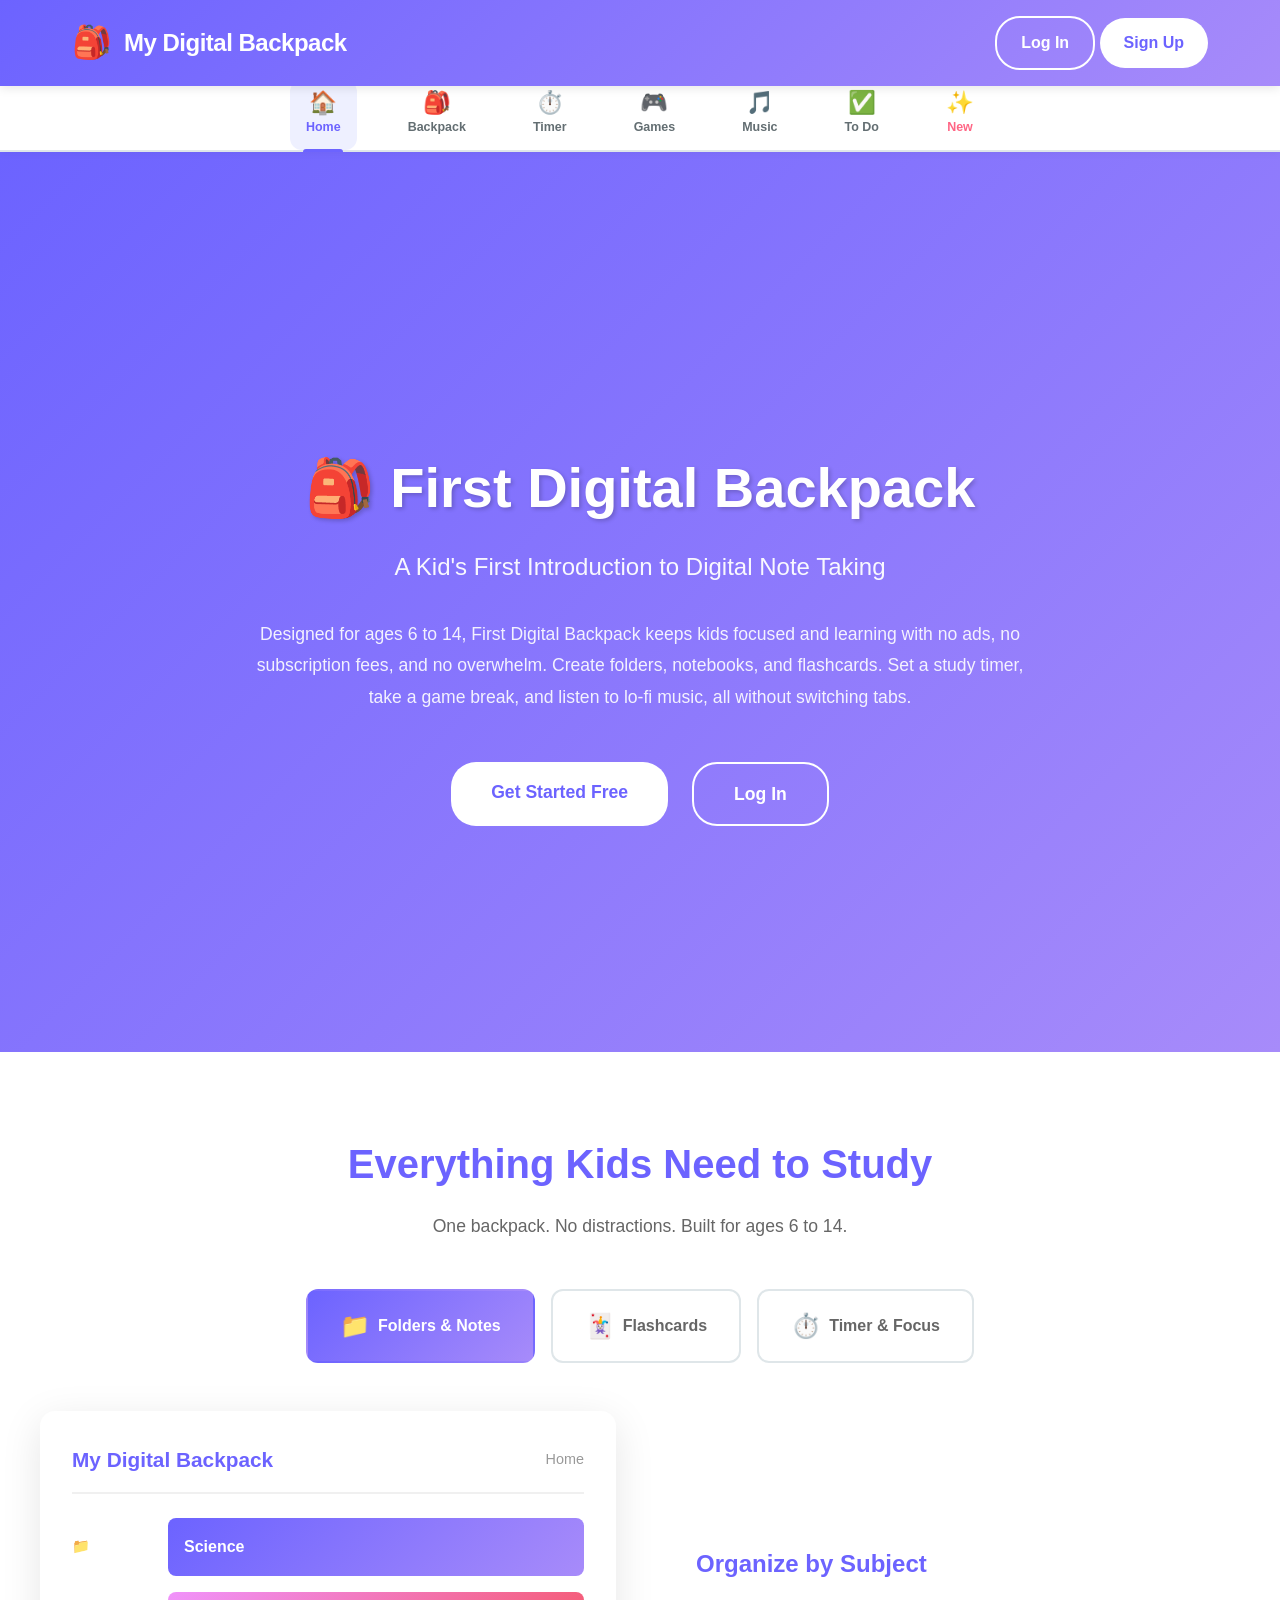
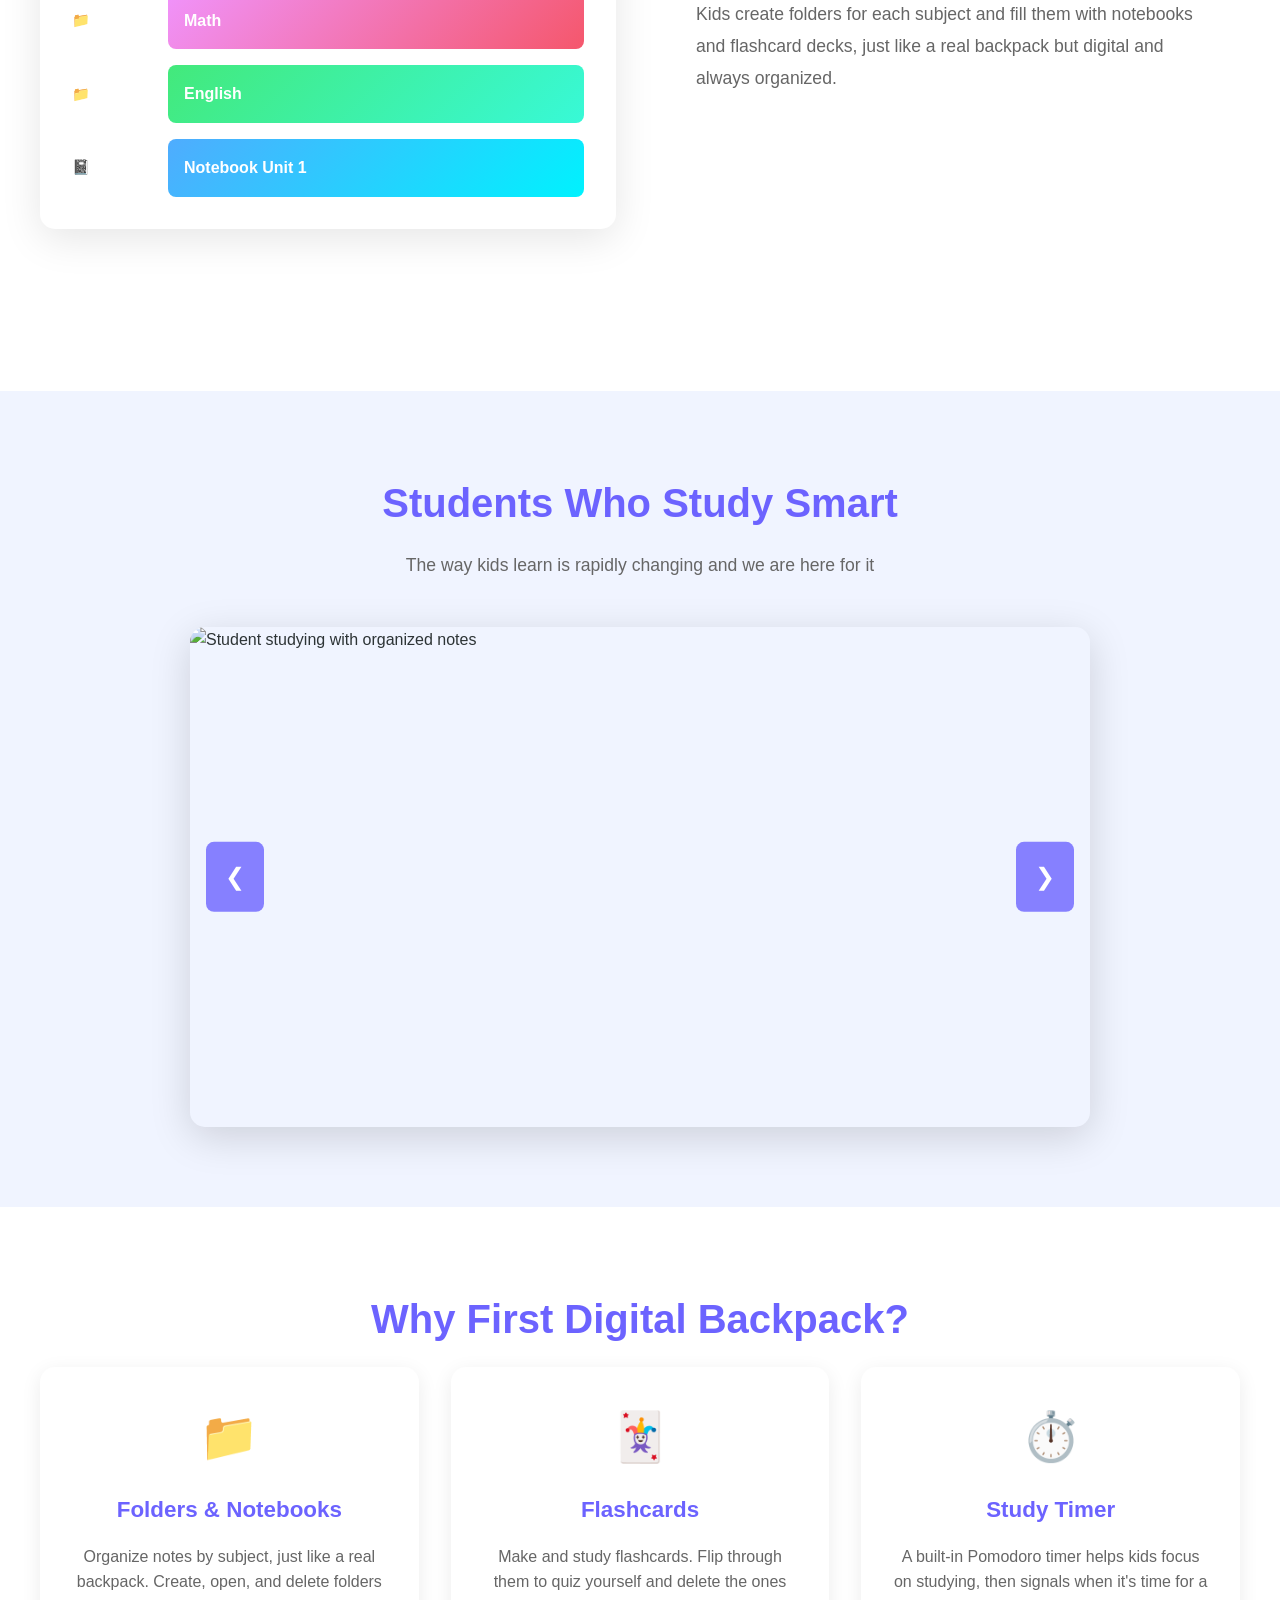
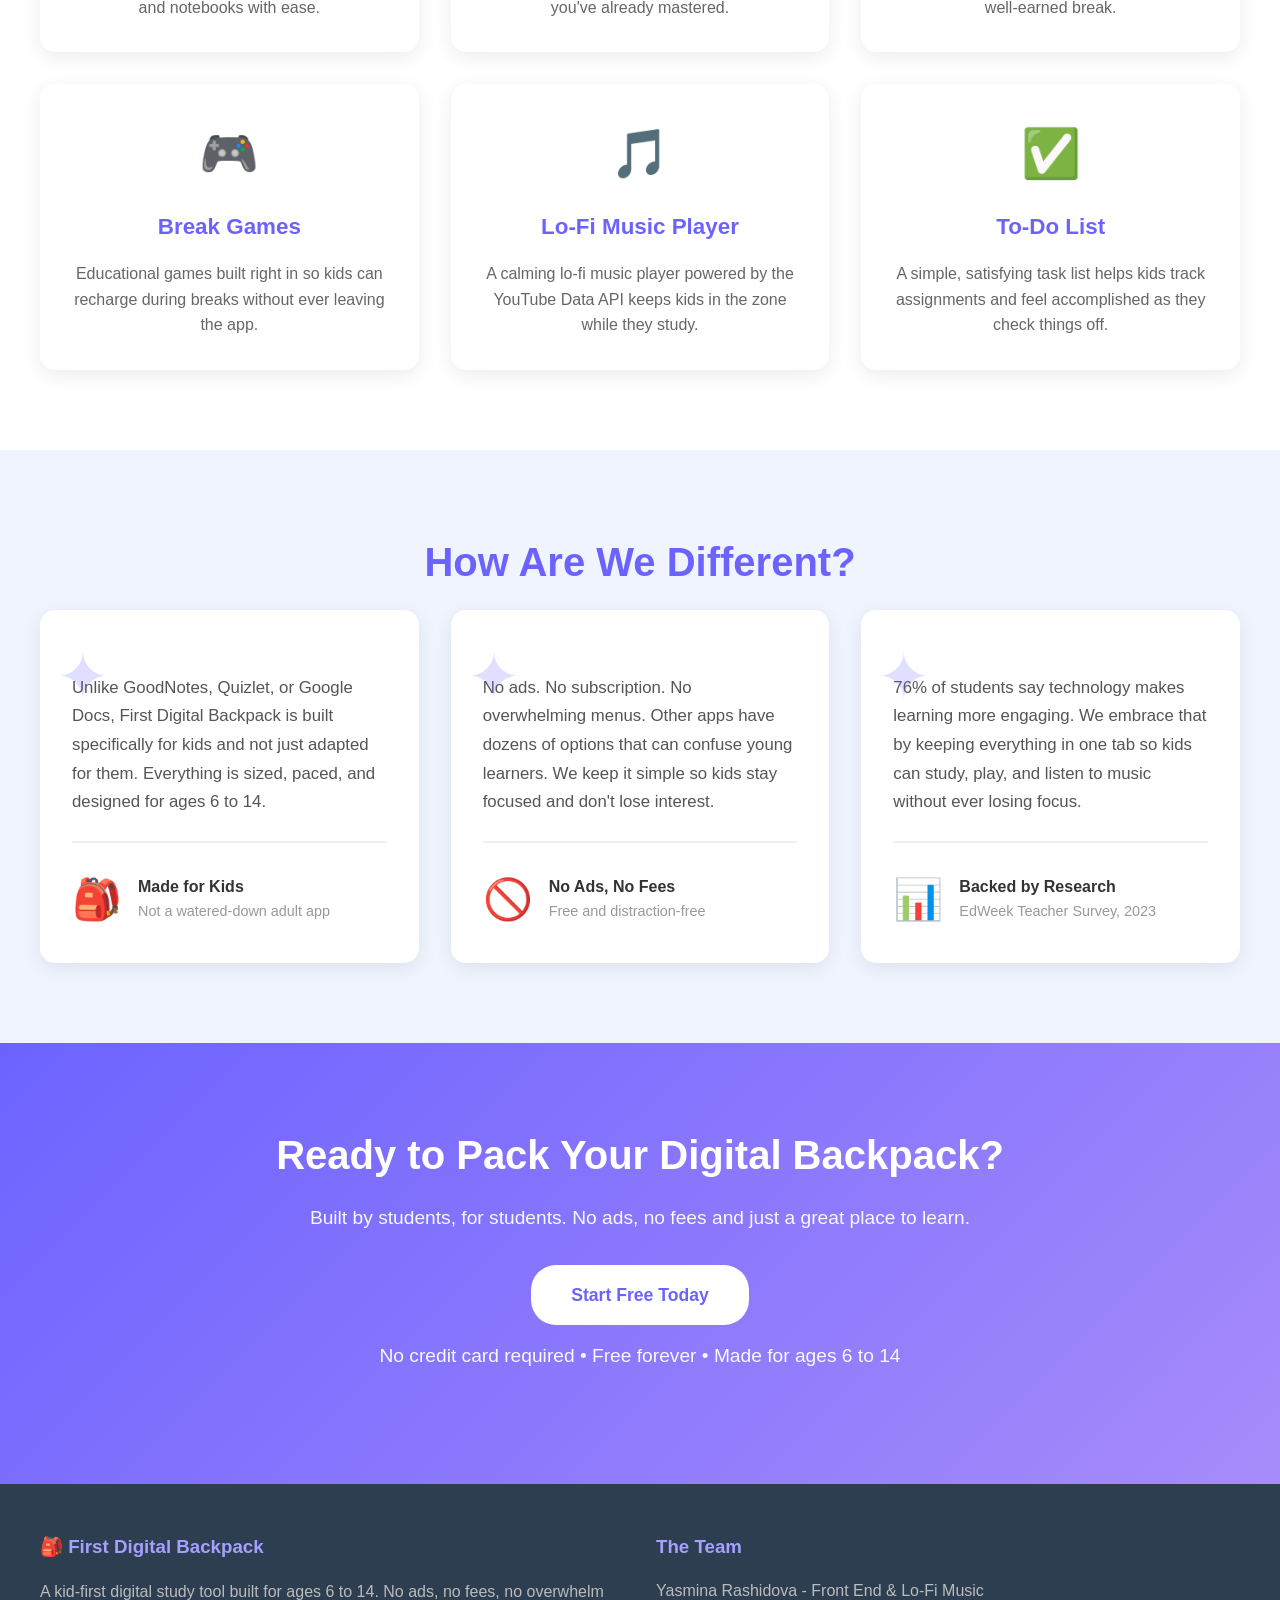
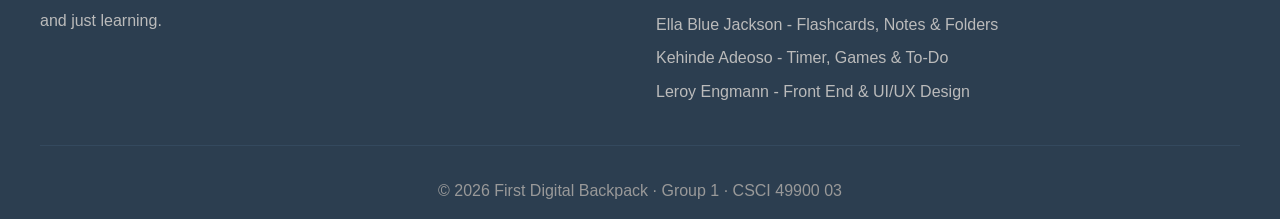
==== commit d2ed2b4b: "updated quotes" ====
--- a/index.html
+++ b/index.html
@@ -1082,7 +1082,6 @@
     /* ============================
        DASHBOARD
        ============================ */
-    const QUOTE_CACHE_KEY = 'dash_quote_v1';
     const STREAK_PREFIX = 'backpack_streak_v1::';
 
     function updateStreak(email) {
@@ -1166,33 +1165,36 @@
       });
     }
 
+    const KID_QUOTES = [
+      { text: 'You are braver than you believe, stronger than you seem, and smarter than you think.', author: 'A.A. Milne' },
+      { text: 'The more that you read, the more things you will know.', author: 'Dr. Seuss' },
+      { text: 'You have brains in your head and feet in your shoes. You can steer yourself any direction you choose.', author: 'Dr. Seuss' },
+      { text: 'Believe you can and you\'re halfway there.', author: 'Theodore Roosevelt' },
+      { text: 'You\'re off to great places, today is your day! Your mountain is waiting, so get on your way.', author: 'Dr. Seuss' },
+      { text: 'It always seems impossible until it\'s done.', author: 'Nelson Mandela' },
+      { text: 'Be yourself — everyone else is already taken.', author: 'Oscar Wilde' },
+      { text: 'It does not matter how slowly you go as long as you do not stop.', author: 'Confucius' },
+      { text: 'The secret of getting ahead is getting started.', author: 'Mark Twain' },
+      { text: 'Do what you can, with what you have, where you are.', author: 'Theodore Roosevelt' },
+      { text: 'You don\'t have to be great to start, but you have to start to be great.', author: 'Zig Ziglar' },
+      { text: 'Hard work beats talent when talent doesn\'t work hard.', author: 'Tim Notke' },
+      { text: 'The only way to do great work is to love what you do.', author: 'Steve Jobs' },
+      { text: 'Learning is a treasure that will follow its owner everywhere.', author: 'Chinese Proverb' },
+      { text: 'Today a reader, tomorrow a leader.', author: 'Margaret Fuller' },
+      { text: 'The expert in anything was once a beginner.', author: 'Helen Hayes' },
+      { text: 'You are never too old to set another goal or to dream a new dream.', author: 'C.S. Lewis' },
+      { text: 'The more you practice, the better you get.', author: 'Robin Sharma' },
+      { text: 'Every accomplishment starts with the decision to try.', author: 'John F. Kennedy' },
+      { text: 'Try to be a rainbow in someone\'s cloud.', author: 'Maya Angelou' },
+      { text: 'If you have good thoughts they will shine out of your face like sunbeams and you will always look lovely.', author: 'Roald Dahl' },
+      { text: 'When you change your thoughts, remember to also change your world.', author: 'Norman Vincent Peale' },
+      { text: 'Just one small positive thought in the morning can change your whole day.', author: 'Dalai Lama' },
+    ];
+
     function loadDailyQuote() {
-      const today = new Date().toDateString();
-      try {
-        const cached = JSON.parse(sessionStorage.getItem(QUOTE_CACHE_KEY) || 'null');
-        if (cached && cached.date === today) {
-          setQuote(cached.text, cached.author);
-          return;
-        }
-      } catch (e) {}
-
-      fetch('https://dummyjson.com/quotes/random')
-        .then(function(r) { return r.json(); })
-        .then(function(data) {
-          const text = data.quote || '';
-          const author = data.author || '';
-          setQuote(text, author);
-          sessionStorage.setItem(QUOTE_CACHE_KEY, JSON.stringify({ date: today, text: text, author: author }));
-        })
-        .catch(function() {
-          const fallbacks = [
-            { text: 'The secret of getting ahead is getting started.', author: 'Mark Twain' },
-            { text: 'It always seems impossible until it\'s done.', author: 'Nelson Mandela' },
-            { text: 'Push yourself, because no one else is going to do it for you.', author: 'Unknown' },
-          ];
-          const q = fallbacks[Math.floor(Math.random() * fallbacks.length)];
-          setQuote(q.text, q.author);
-        });
+      const dayOfYear = Math.floor((new Date() - new Date(new Date().getFullYear(), 0, 0)) / 86400000);
+      const q = KID_QUOTES[dayOfYear % KID_QUOTES.length];
+      setQuote(q.text, q.author);
     }
 
     function setQuote(text, author) {
--- a/styles.css
+++ b/styles.css
@@ -0,0 +1,2737 @@
+*, *::before, *::after {
+  margin: 0;
+  padding: 0;
+  box-sizing: border-box;
+}
+
+:root {
+  --primary: #6C63FF;
+  --primary-light: #a5a0ff;
+  --accent: #FF6584;
+  --bg: #f0f4ff;
+  --surface: #ffffff;
+  --text: #2d3436;
+  --text-light: #636e72;
+  --border: #dfe6e9;
+  --radius: 16px;
+}
+
+body {
+  font-family: 'Segoe UI', Tahoma, Geneva, Verdana, sans-serif;
+  line-height: 1.6;
+  color: var(--text);
+  overflow-x: hidden;
+  background: var(--bg);
+  min-height: 100vh;
+  display: flex;
+  flex-direction: column;
+}
+
+[hidden] {
+  display: none !important;
+}
+
+/* =====================
+   top header - fixed at top, always visible while scrolling
+   ===================== */
+.top-header {
+  background: linear-gradient(135deg, #6C63FF 0%, #a78bfa 100%);
+  color: white;
+  padding: 1rem 0;
+  position: fixed;
+  width: 100%;
+  top: 0;
+  z-index: 1000;
+  box-shadow: 0 2px 10px rgba(0,0,0,0.1);
+}
+
+.nav-container {
+  max-width: 1200px;
+  margin: 0 auto;
+  display: flex;
+  justify-content: space-between;
+  align-items: center;
+  padding: 0 2rem;
+}
+
+.header-brand {
+  display: flex;
+  align-items: center;
+  gap: 12px;
+}
+
+.backpack-icon {
+  font-size: 2rem;
+}
+
+.top-header h1 {
+  font-size: 1.5rem;
+  font-weight: 800;
+  color: #fff;
+  letter-spacing: -0.5px;
+}
+
+.auth-buttons {
+  display: flex;
+  gap: 1rem;
+  align-items: center;
+}
+
+.auth-user-wrap {
+  display: flex;
+  align-items: center;
+  gap: 0.75rem;
+  flex-wrap: wrap;
+  justify-content: flex-end;
+}
+
+.auth-greeting {
+  color: #fff;
+  font-weight: 600;
+  font-size: 0.95rem;
+  max-width: 200px;
+  overflow: hidden;
+  text-overflow: ellipsis;
+  white-space: nowrap;
+}
+
+.btn-logout {
+  background: rgba(255, 255, 255, 0.2);
+  color: #fff;
+  border: 2px solid rgba(255, 255, 255, 0.85);
+}
+
+.btn-logout:hover {
+  background: #fff;
+  color: var(--primary);
+}
+
+.header-brand-link {
+  display: flex;
+  align-items: center;
+  gap: 0.5rem;
+  text-decoration: none;
+  color: inherit;
+}
+
+/* =====================
+   buttons - shared base styles, login/signup variants below
+   ===================== */
+.btn {
+  padding: 0.75rem 1.5rem;
+  border-radius: 25px;
+  font-weight: 600;
+  cursor: pointer;
+  transition: all 0.3s ease;
+  border: none;
+  text-decoration: none;
+  display: inline-block;
+}
+
+.btn-login {
+  background: transparent;
+  color: white;
+  border: 2px solid white;
+}
+
+.btn-login:hover {
+  background: white;
+  color: var(--primary);
+}
+
+.btn-signup {
+  background: white;
+  color: var(--primary);
+}
+
+.btn-signup:hover {
+  transform: translateY(-2px);
+  box-shadow: 0 5px 15px rgba(0,0,0,0.2);
+}
+
+.btn-large {
+  padding: 1rem 2.5rem;
+  font-size: 1.1rem;
+}
+
+/* =====================
+   toolbar / nav - sticks just below the fixed header
+   ===================== */
+.toolbar {
+  background: var(--surface);
+  border-bottom: 2px solid var(--border);
+  padding: 0 24px;
+  display: flex;
+  justify-content: center;
+  position: sticky;
+  top: 80px;
+  z-index: 100;
+  box-shadow: 0 2px 8px rgba(0,0,0,0.04);
+}
+
+.toolbar nav {
+  display: flex;
+  gap: 4px;
+  max-width: 700px;
+  width: 100%;
+  justify-content: space-between;
+}
+
+.toolbar a {
+  display: flex;
+  flex-direction: column;
+  align-items: center;
+  gap: 4px;
+  text-decoration: none;
+  color: var(--text-light);
+  font-size: 0.78rem;
+  font-weight: 600;
+  padding: 12px 16px;
+  border-radius: 12px;
+  transition: all 0.2s ease;
+  position: relative;
+}
+
+.toolbar a .nav-icon {
+  font-size: 1.4rem;
+  line-height: 1;
+}
+
+.toolbar a:hover {
+  background: var(--bg);
+  color: var(--primary);
+}
+
+.toolbar a.active {
+  color: var(--primary);
+  background: #eef0ff;
+}
+
+.toolbar a.active::after {
+  content: '';
+  position: absolute;
+  bottom: -2px;
+  left: 20%;
+  right: 20%;
+  height: 3px;
+  border-radius: 3px 3px 0 0;
+  background: var(--primary);
+}
+
+.toolbar .nav-new-wrapper {
+  position: relative;
+}
+
+.toolbar a.nav-new {
+  color: var(--accent);
+}
+
+.toolbar a.nav-new:hover {
+  background: #fff0f3;
+  color: #e84565;
+}
+
+/* Dropdown */
+.new-dropdown {
+  display: none;
+  position: absolute;
+  top: calc(100% + 10px);
+  left: 50%;
+  transform: translateX(-50%);
+  background: var(--surface);
+  border: 1px solid var(--border);
+  border-radius: 12px;
+  box-shadow: 0 8px 24px rgba(0,0,0,0.12);
+  min-width: 180px;
+  padding: 8px 0;
+  z-index: 200;
+  animation: dropdownFade 0.15s ease;
+}
+
+.new-dropdown.show {
+  display: block;
+}
+
+@keyframes dropdownFade {
+  from { opacity: 0; transform: translateX(-50%) translateY(-6px); }
+  to   { opacity: 1; transform: translateX(-50%) translateY(0); }
+}
+
+.new-dropdown a {
+  display: flex;
+  flex-direction: row;
+  align-items: center;
+  gap: 10px;
+  padding: 10px 18px;
+  font-size: 0.9rem;
+  font-weight: 600;
+  color: var(--text);
+  text-decoration: none;
+  border-radius: 0;
+  transition: background 0.15s;
+}
+
+.new-dropdown a:hover {
+  background: var(--bg);
+  color: var(--primary);
+}
+
+.new-dropdown a .dropdown-icon {
+  font-size: 1.2rem;
+}
+
+/* =====================
+   page system - only the active page is shown, the rest are hidden
+   ===================== */
+.page {
+  display: none;
+  flex: 1;
+  flex-direction: column;
+}
+
+.page.active {
+  display: flex;
+  flex-direction: column;
+}
+
+main {
+  flex: 1;
+  padding-top: 80px; /* height of fixed header */
+}
+
+/* inner pages */
+.inner-page-content {
+  flex: 1;
+  max-width: 960px;
+  width: 100%;
+  margin: 0 auto;
+  padding: 40px 24px 60px;
+}
+
+.page-title {
+  font-size: 1.35rem;
+  font-weight: 700;
+  color: var(--text);
+  margin-bottom: 8px;
+}
+
+.page-subtitle {
+  font-size: 0.95rem;
+  color: var(--text-light);
+  margin-bottom: 32px;
+}
+
+/* home dashboard */
+#homeDashboard {
+  flex: 1;
+  width: 100%;
+}
+
+.dash-wrap {
+  max-width: 720px;
+  margin: 0 auto;
+  padding: 28px 24px 56px;
+  display: flex;
+  flex-direction: column;
+  gap: 24px;
+}
+
+.dash-welcome {
+  padding: 4px 0;
+}
+
+.dash-greeting {
+  font-size: clamp(1.35rem, 4vw, 1.75rem);
+  font-weight: 800;
+  color: var(--text);
+  letter-spacing: -0.03em;
+  line-height: 1.25;
+  margin-bottom: 6px;
+}
+
+.dash-date {
+  font-size: 0.95rem;
+  color: var(--text-light);
+  font-weight: 500;
+}
+
+.dash-quote-card {
+  background: var(--surface);
+  border-radius: var(--radius);
+  padding: 20px 22px 20px 26px;
+  border: 1px solid var(--border);
+  box-shadow: 0 4px 22px rgba(108, 99, 255, 0.08);
+  position: relative;
+  overflow: hidden;
+}
+
+.dash-quote-card::before {
+  content: '';
+  position: absolute;
+  left: 0;
+  top: 0;
+  bottom: 0;
+  width: 4px;
+  background: linear-gradient(180deg, var(--primary), #a78bfa);
+  border-radius: 4px 0 0 4px;
+}
+
+.dash-quote-icon {
+  font-size: 1.25rem;
+  margin-bottom: 8px;
+  opacity: 0.85;
+}
+
+.dash-quote-text {
+  font-size: 1.05rem;
+  line-height: 1.65;
+  color: var(--text);
+  font-style: italic;
+  margin-bottom: 12px;
+}
+
+.dash-quote-author {
+  font-size: 0.88rem;
+  font-weight: 600;
+  color: var(--text-light);
+  text-align: right;
+}
+
+.dash-quote-author:empty {
+  display: none;
+}
+
+.dash-stats-grid {
+  display: grid;
+  grid-template-columns: repeat(auto-fill, minmax(132px, 1fr));
+  gap: 12px;
+}
+
+.dash-stat-card {
+  background: var(--surface);
+  border: 1px solid var(--border);
+  border-radius: 14px;
+  padding: 16px 12px;
+  display: flex;
+  flex-direction: column;
+  align-items: center;
+  gap: 8px;
+  text-align: center;
+  box-shadow: 0 2px 12px rgba(45, 52, 54, 0.06);
+  transition: transform 0.15s ease, box-shadow 0.15s ease;
+}
+
+.dash-stat-card:hover {
+  transform: translateY(-2px);
+  box-shadow: 0 8px 22px rgba(108, 99, 255, 0.12);
+}
+
+.dash-stat-num {
+  font-size: 1.75rem;
+  font-weight: 800;
+  color: var(--primary);
+  line-height: 1;
+  font-variant-numeric: tabular-nums;
+}
+
+.dash-stat-label {
+  font-size: 0.72rem;
+  font-weight: 600;
+  color: var(--text-light);
+  line-height: 1.35;
+}
+
+.dash-section {
+  background: var(--surface);
+  border: 1px solid var(--border);
+  border-radius: var(--radius);
+  padding: 20px 22px 18px;
+  box-shadow: 0 2px 16px rgba(45, 52, 54, 0.05);
+}
+
+.dash-section-title {
+  font-size: 1.05rem;
+  font-weight: 700;
+  color: var(--text);
+  margin-bottom: 14px;
+  letter-spacing: -0.02em;
+}
+
+.dash-recents-list {
+  display: flex;
+  flex-direction: column;
+  gap: 8px;
+}
+
+.dash-recent-item {
+  display: flex;
+  align-items: center;
+  gap: 12px;
+  padding: 12px 14px;
+  border-radius: 12px;
+  background: var(--bg);
+  border: 1px solid transparent;
+  font-weight: 600;
+  font-size: 0.95rem;
+  color: var(--text);
+  cursor: pointer;
+  transition: background 0.15s ease, border-color 0.15s ease, transform 0.12s ease;
+}
+
+.dash-recent-item:hover {
+  background: #e8ecff;
+  border-color: rgba(108, 99, 255, 0.22);
+}
+
+.dash-recent-item:active {
+  transform: scale(0.99);
+}
+
+.dash-recent-icon {
+  font-size: 1.35rem;
+  line-height: 1;
+}
+
+.dash-empty {
+  color: var(--text-light);
+  font-size: 0.95rem;
+  text-align: center;
+  padding: 24px 16px;
+  margin: 0;
+}
+
+@media (max-width: 480px) {
+  .dash-wrap {
+    padding: 20px 16px 48px;
+    gap: 18px;
+  }
+
+  .dash-stats-grid {
+    grid-template-columns: repeat(2, minmax(0, 1fr));
+  }
+}
+
+
+.hero {
+  min-height: 100vh;
+  background: linear-gradient(135deg, #6C63FF 0%, #a78bfa 100%);
+  display: flex;
+  align-items: center;
+  justify-content: center;
+  text-align: center;
+  color: white;
+  padding: 6rem 2rem 2rem;
+}
+
+.hero-content {
+  max-width: 800px;
+  animation: fadeInUp 1s ease-out;
+}
+
+@keyframes fadeInUp {
+  from { opacity: 0; transform: translateY(30px); }
+  to   { opacity: 1; transform: translateY(0); }
+}
+
+.hero h1 {
+  font-size: 3.5rem;
+  margin-bottom: 1rem;
+  font-weight: 800;
+  text-shadow: 2px 2px 4px rgba(0,0,0,0.2);
+}
+
+.hero .tagline {
+  font-size: 1.5rem;
+  margin-bottom: 2rem;
+  opacity: 0.95;
+}
+
+.hero-description {
+  font-size: 1.1rem;
+  margin-bottom: 3rem;
+  line-height: 1.8;
+  opacity: 0.9;
+}
+
+.cta-buttons {
+  display: flex;
+  gap: 1.5rem;
+  justify-content: center;
+  flex-wrap: wrap;
+}
+
+/* =====================
+   demo tabs - radio inputs act as tab state, labels do the clicking
+   ===================== */
+.demo-section {
+  padding: 5rem 2rem;
+  background: white;
+}
+
+.container {
+  max-width: 1200px;
+  margin: 0 auto;
+}
+
+.section-title {
+  text-align: center;
+  font-size: 2.5rem;
+  margin-bottom: 1rem;
+  color: var(--primary);
+  font-weight: 700;
+}
+
+.section-subtitle {
+  text-align: center;
+  color: #666;
+  margin-bottom: 3rem;
+  font-size: 1.1rem;
+}
+
+.demo-tabs input[type="radio"] {
+  display: none;
+}
+
+.tab-labels {
+  display: flex;
+  justify-content: center;
+  gap: 1rem;
+  margin-bottom: 3rem;
+  flex-wrap: wrap;
+}
+
+.tab-btn {
+  background: white;
+  border: 2px solid var(--border);
+  padding: 1rem 2rem;
+  border-radius: 12px;
+  cursor: pointer;
+  font-size: 1rem;
+  font-weight: 600;
+  color: #666;
+  transition: all 0.3s ease;
+  display: flex;
+  align-items: center;
+  gap: 0.5rem;
+}
+
+.tab-btn:hover {
+  border-color: var(--primary);
+  color: var(--primary);
+}
+
+#tab-schedule:checked ~ .tab-labels label[for="tab-schedule"],
+#tab-tasks:checked ~ .tab-labels label[for="tab-tasks"],
+#tab-progress:checked ~ .tab-labels label[for="tab-progress"] {
+  background: linear-gradient(135deg, #6C63FF 0%, #a78bfa 100%);
+  color: white;
+  border-color: transparent;
+}
+
+.tab-icon {
+  font-size: 1.5rem;
+}
+
+.demo-content {
+  position: relative;
+  min-height: 500px;
+}
+
+.tab-content {
+  display: none;
+  animation: fadeIn 0.5s ease-out;
+}
+
+#tab-schedule:checked ~ .demo-content .schedule-content,
+#tab-tasks:checked ~ .demo-content .tasks-content,
+#tab-progress:checked ~ .demo-content .progress-content {
+  display: block;
+}
+
+@keyframes fadeIn {
+  from { opacity: 0; }
+  to   { opacity: 1; }
+}
+
+.demo-visual {
+  display: grid;
+  grid-template-columns: 1fr 1fr;
+  gap: 3rem;
+  align-items: center;
+}
+
+.schedule-mockup,
+.tasks-mockup,
+.progress-mockup {
+  background: white;
+  border-radius: 15px;
+  padding: 2rem;
+  box-shadow: 0 10px 40px rgba(0,0,0,0.1);
+}
+
+.schedule-header,
+.task-header,
+.progress-header {
+  display: flex;
+  justify-content: space-between;
+  align-items: center;
+  margin-bottom: 1.5rem;
+  padding-bottom: 1rem;
+  border-bottom: 2px solid #f0f0f0;
+}
+
+.schedule-header h3,
+.task-header h3,
+.progress-header h3 {
+  color: var(--primary);
+  font-size: 1.3rem;
+}
+
+.week-indicator,
+.date-indicator,
+.semester-indicator {
+  color: #999;
+  font-size: 0.9rem;
+}
+
+.schedule-grid {
+  display: flex;
+  flex-direction: column;
+  gap: 1rem;
+}
+
+.time-slot {
+  display: flex;
+  align-items: center;
+  gap: 1rem;
+}
+
+.time {
+  color: #999;
+  font-size: 0.9rem;
+  min-width: 80px;
+}
+
+.class-block {
+  flex: 1;
+  padding: 1rem;
+  border-radius: 8px;
+  font-weight: 600;
+  color: white;
+}
+
+.class-block.math    { background: linear-gradient(135deg, #6C63FF 0%, #a78bfa 100%); }
+.class-block.science { background: linear-gradient(135deg, #f093fb 0%, #f5576c 100%); }
+.class-block.study   { background: linear-gradient(135deg, #4facfe 0%, #00f2fe 100%); }
+.class-block.english { background: linear-gradient(135deg, #43e97b 0%, #38f9d7 100%); }
+
+.task-list {
+  display: flex;
+  flex-direction: column;
+  gap: 1rem;
+}
+
+.task-item {
+  display: flex;
+  align-items: center;
+  gap: 1rem;
+  padding: 1rem;
+  border-radius: 10px;
+  background: #f8f9fa;
+  transition: all 0.3s ease;
+}
+
+.task-item:hover {
+  background: #e9ecef;
+  transform: translateX(5px);
+}
+
+.task-checkbox {
+  width: 20px;
+  height: 20px;
+  border: 2px solid var(--primary);
+  border-radius: 4px;
+  flex-shrink: 0;
+}
+
+.task-checkbox.checked {
+  background: var(--primary);
+  position: relative;
+}
+
+.task-checkbox.checked::after {
+  content: '✓';
+  color: white;
+  position: absolute;
+  top: 50%;
+  left: 50%;
+  transform: translate(-50%, -50%);
+  font-size: 14px;
+}
+
+.task-info {
+  flex: 1;
+  display: flex;
+  flex-direction: column;
+  gap: 0.25rem;
+}
+
+.task-title {
+  font-weight: 600;
+  color: #333;
+}
+
+.task-meta {
+  font-size: 0.85rem;
+  color: #999;
+}
+
+.priority-badge {
+  padding: 0.25rem 0.75rem;
+  border-radius: 20px;
+  font-size: 0.8rem;
+  font-weight: 600;
+}
+
+.priority-badge.high   { background: #fee; color: #e74c3c; }
+.priority-badge.medium { background: #fff3cd; color: #f39c12; }
+
+.task-item.completed { opacity: 0.6; }
+.task-item.completed .task-title { text-decoration: line-through; }
+
+.checkmark {
+  color: #27ae60;
+  font-size: 1.5rem;
+}
+
+.progress-stats {
+  display: flex;
+  flex-direction: column;
+  gap: 1.5rem;
+}
+
+.stat-card {
+  padding: 1.5rem;
+  background: linear-gradient(135deg, #f8f9fa 0%, #e9ecef 100%);
+  border-radius: 12px;
+}
+
+.stat-number {
+  font-size: 2.5rem;
+  font-weight: 800;
+  color: var(--primary);
+  margin-bottom: 0.5rem;
+}
+
+.stat-label {
+  color: #666;
+  font-weight: 600;
+  margin-bottom: 0.75rem;
+}
+
+.stat-bar {
+  height: 8px;
+  background: #ddd;
+  border-radius: 4px;
+  overflow: hidden;
+}
+
+.stat-fill {
+  height: 100%;
+  background: linear-gradient(135deg, #6C63FF 0%, #a78bfa 100%);
+  border-radius: 4px;
+  transition: width 1s ease-out;
+}
+
+.stat-trend { margin-top: 0.5rem; font-size: 0.9rem; font-weight: 600; }
+.stat-trend.positive { color: #27ae60; }
+
+.course-dots {
+  display: flex;
+  gap: 0.5rem;
+  margin-top: 0.5rem;
+}
+
+.dot {
+  width: 12px;
+  height: 12px;
+  border-radius: 50%;
+}
+
+.dot.success { background: #27ae60; }
+.dot.warning { background: #f39c12; }
+
+.feature-description { padding: 2rem; }
+
+.feature-description h4 {
+  color: var(--primary);
+  font-size: 1.5rem;
+  margin-bottom: 1rem;
+}
+
+.feature-description p {
+  color: #666;
+  line-height: 1.8;
+  font-size: 1.1rem;
+}
+
+/* =====================
+   gallery / slider - CSS :target trick switches slides without JS
+   ===================== */
+.gallery-section {
+  padding: 5rem 2rem;
+  background: var(--bg);
+}
+
+.slider {
+  position: relative;
+  width: 80%;
+  max-width: 900px;
+  height: 500px;
+  overflow: hidden;
+  margin: 0 auto;
+  border-radius: 15px;
+  box-shadow: 0 10px 40px rgba(0,0,0,0.15);
+}
+
+.slide {
+  position: absolute;
+  width: 100%;
+  height: 100%;
+  opacity: 0;
+  transition: opacity 0.5s ease-in-out;
+}
+
+.slide:target { opacity: 1; }
+.slide:first-child { opacity: 1; }
+
+.slide img {
+  width: 100%;
+  height: 100%;
+  object-fit: cover;
+}
+
+.slider-nav {
+  position: absolute;
+  top: 50%;
+  transform: translateY(-50%);
+  background-color: rgba(108, 99, 255, 0.8);
+  color: white;
+  text-decoration: none;
+  padding: 1rem 1.2rem;
+  font-size: 1.5rem;
+  border-radius: 8px;
+  transition: background-color 0.3s;
+  z-index: 10;
+  opacity: 0;
+  pointer-events: none;
+}
+
+.slider-nav:hover { background-color: rgba(167, 139, 250, 0.9); }
+.slider-nav.prev { left: 1rem; }
+.slider-nav.next { right: 1rem; }
+
+#slide1:target ~ .slider-nav.prev:nth-of-type(1),
+.slide:first-child:not(:target) ~ .slider-nav.prev:nth-of-type(1) { opacity: 1; pointer-events: auto; }
+
+#slide1:target ~ .slider-nav.next:nth-of-type(5),
+.slide:first-child:not(:target) ~ .slider-nav.next:nth-of-type(5) { opacity: 1; pointer-events: auto; }
+
+#slide2:target ~ .slider-nav.prev:nth-of-type(2) { opacity: 1; pointer-events: auto; }
+#slide2:target ~ .slider-nav.next:nth-of-type(6) { opacity: 1; pointer-events: auto; }
+#slide3:target ~ .slider-nav.prev:nth-of-type(3) { opacity: 1; pointer-events: auto; }
+#slide3:target ~ .slider-nav.next:nth-of-type(7) { opacity: 1; pointer-events: auto; }
+#slide4:target ~ .slider-nav.prev:nth-of-type(4) { opacity: 1; pointer-events: auto; }
+#slide4:target ~ .slider-nav.next:nth-of-type(8) { opacity: 1; pointer-events: auto; }
+
+/* =====================
+   features - the 6-card grid explaining what the app does
+   ===================== */
+.features {
+  padding: 5rem 2rem;
+  background: white;
+}
+
+.features-grid {
+  display: grid;
+  grid-template-columns: repeat(auto-fit, minmax(280px, 1fr));
+  gap: 2rem;
+}
+
+.feature-card {
+  background: white;
+  border-radius: 15px;
+  padding: 2rem;
+  box-shadow: 0 5px 20px rgba(0,0,0,0.08);
+  transition: transform 0.3s ease, box-shadow 0.3s ease;
+  text-align: center;
+}
+
+.feature-card:hover {
+  transform: translateY(-10px);
+  box-shadow: 0 10px 30px rgba(108, 99, 255, 0.2);
+}
+
+.feature-icon {
+  font-size: 3rem;
+  margin-bottom: 1rem;
+}
+
+.feature-card h3 {
+  color: var(--primary);
+  margin-bottom: 1rem;
+  font-size: 1.4rem;
+}
+
+.feature-card p {
+  color: #666;
+  line-height: 1.6;
+}
+
+/* =====================
+   testimonials - used here as differentiator cards, not real reviews
+   ===================== */
+.testimonials-section {
+  padding: 5rem 2rem;
+  background: var(--bg);
+}
+
+.testimonials-grid {
+  display: grid;
+  grid-template-columns: repeat(auto-fit, minmax(300px, 1fr));
+  gap: 2rem;
+}
+
+.testimonial-card {
+  background: white;
+  border-radius: 15px;
+  padding: 2rem;
+  box-shadow: 0 5px 20px rgba(0,0,0,0.08);
+  position: relative;
+}
+
+.quote-icon {
+  font-size: 4rem;
+  color: var(--primary);
+  opacity: 0.2;
+  position: absolute;
+  top: 1rem;
+  left: 1rem;
+}
+
+.testimonial-text {
+  color: #555;
+  font-size: 1.05rem;
+  line-height: 1.7;
+  margin: 2rem 0 1.5rem;
+}
+
+.testimonial-author {
+  display: flex;
+  align-items: center;
+  gap: 1rem;
+  margin-top: 1.5rem;
+  padding-top: 1.5rem;
+  border-top: 2px solid #f0f0f0;
+}
+
+.author-avatar { font-size: 2.5rem; }
+.author-name   { font-weight: 700; color: #333; }
+.author-school { font-size: 0.9rem; color: #999; }
+
+/* =====================
+   CTA section - bottom banner to get people to sign up
+   ===================== */
+.cta-section {
+  padding: 5rem 2rem;
+  background: linear-gradient(135deg, #6C63FF 0%, #a78bfa 100%);
+  color: white;
+  text-align: center;
+}
+
+.cta-content h2 {
+  font-size: 2.5rem;
+  margin-bottom: 1rem;
+}
+
+.cta-content p {
+  font-size: 1.2rem;
+  margin-bottom: 2rem;
+  opacity: 0.95;
+}
+
+.cta-buttons-bottom {
+  display: flex;
+  flex-direction: column;
+  align-items: center;
+  gap: 1rem;
+}
+
+.cta-note {
+  font-size: 0.9rem;
+  opacity: 0.8;
+}
+
+/* =====================
+   footer - dark bar at the bottom with team info
+   ===================== */
+.footer {
+  background: #2c3e50;
+  color: white;
+  padding: 3rem 2rem 1rem;
+}
+
+.footer-content {
+  display: grid;
+  grid-template-columns: repeat(auto-fit, minmax(250px, 1fr));
+  gap: 2rem;
+  margin-bottom: 2rem;
+}
+
+.footer-section h3 {
+  color: var(--primary-light);
+  margin-bottom: 1rem;
+}
+
+.footer-section p {
+  color: #bbb;
+  line-height: 1.8;
+}
+
+.footer-links { list-style: none; }
+
+.footer-links li { margin-bottom: 0.5rem; }
+
+.footer-links a {
+  color: #bbb;
+  text-decoration: none;
+  transition: color 0.3s ease;
+}
+
+.footer-links a:hover { color: var(--primary-light); }
+
+.footer-bottom {
+  text-align: center;
+  padding-top: 2rem;
+  border-top: 1px solid #34495e;
+  color: #999;
+}
+
+/* =====================
+   responsive - shrink and restack things for tablets and phones
+   ===================== */
+@media (max-width: 968px) {
+  .demo-visual { grid-template-columns: 1fr; }
+  .tab-labels  { gap: 0.5rem; }
+  .tab-btn     { padding: 0.8rem 1.5rem; font-size: 0.9rem; }
+}
+
+@media (max-width: 768px) {
+  .hero { padding: 5rem 1rem 2rem; }
+  .hero h1 { font-size: 2rem; }
+  .hero .tagline { font-size: 1.1rem; }
+  .hero-description { font-size: 1rem; }
+  .nav-container { padding: 0 1rem; }
+  .top-header h1 { font-size: 1.2rem; }
+  .auth-buttons  { gap: 0.5rem; }
+  .btn           { padding: 0.6rem 1rem; font-size: 0.85rem; }
+  .btn-large     { padding: 0.9rem 1.8rem; font-size: 1rem; }
+  .cta-buttons   { gap: 1rem; }
+  .demo-section, .features, .testimonials-section, .cta-section, .gallery-section { padding: 3rem 1rem; }
+  .slider        { width: 95%; height: 350px; }
+  .slider-nav    { padding: 0.7rem 0.9rem; font-size: 1.3rem; }
+  .section-title { font-size: 2rem; }
+  .features-grid, .testimonials-grid { grid-template-columns: 1fr; gap: 1.5rem; }
+  .feature-card  { padding: 1.5rem; }
+  .feature-icon  { font-size: 2.5rem; }
+  .feature-card h3 { font-size: 1.2rem; }
+  .cta-content h2  { font-size: 2rem; }
+  .cta-content p   { font-size: 1rem; }
+  .toolbar a     { padding: 10px 10px; font-size: 0.7rem; }
+  .toolbar a .nav-icon { font-size: 1.2rem; }
+}
+
+@media (max-width: 480px) {
+  .backpack-icon { font-size: 1.4rem; }
+  .top-header h1 { font-size: 1rem; }
+  .auth-buttons  { gap: 0.3rem; }
+  .btn           { padding: 0.5rem 0.8rem; font-size: 0.8rem; }
+  .hero h1       { font-size: 1.8rem; }
+  .hero .tagline { font-size: 1rem; }
+  .hero-description { font-size: 0.95rem; }
+  .btn-large     { padding: 0.8rem 1.5rem; font-size: 0.95rem; }
+  .cta-buttons   { flex-direction: column; width: 100%; padding: 0 1rem; }
+  .cta-buttons .btn { width: 100%; }
+  .slider        { height: 280px; }
+  .slider-nav    { padding: 0.5rem 0.7rem; font-size: 1.2rem; }
+  .section-title { font-size: 1.8rem; }
+  .tab-btn       { padding: 0.7rem 1rem; font-size: 0.85rem; }
+  .tab-icon      { font-size: 1.2rem; }
+  .cta-content h2 { font-size: 1.8rem; }
+  .time          { min-width: 60px; font-size: 0.8rem; }
+  .class-block   { padding: 0.8rem; font-size: 0.9rem; }
+}
+
+/* =====================
+   backpack: browse, notebook editor, flashcard editor and test -yr
+   ===================== */
+
+/* breadcrumb */
+.bp-breadcrumb {
+  display: flex;
+  align-items: center;
+  gap: 6px;
+  flex-wrap: wrap;
+  margin-bottom: 1.5rem;
+  font-size: 0.95rem;
+  font-weight: 600;
+}
+
+.bp-crumb--link {
+  color: var(--primary);
+  cursor: pointer;
+  transition: opacity 0.2s;
+}
+
+.bp-crumb--link:hover { opacity: 0.7; }
+
+.bp-crumb-sep {
+  color: var(--text-light);
+  font-size: 0.85rem;
+}
+
+/* empty state inside backpack */
+.bp-empty {
+  display: flex;
+  flex-direction: column;
+  align-items: center;
+  text-align: center;
+  padding: 60px 24px;
+}
+
+.bp-empty-icon {
+  font-size: 3.5rem;
+  margin-bottom: 16px;
+  opacity: 0.5;
+}
+
+.bp-empty h2 {
+  font-size: 1.2rem;
+  font-weight: 700;
+  color: var(--text);
+  margin-bottom: 6px;
+}
+
+.bp-empty p {
+  font-size: 0.95rem;
+  color: var(--text-light);
+  max-width: 340px;
+}
+
+/* items grid */
+.bp-grid {
+  display: grid;
+  grid-template-columns: repeat(auto-fill, minmax(150px, 1fr));
+  gap: 1rem;
+  margin-bottom: 2rem;
+}
+
+.bp-item {
+  background: var(--surface);
+  border: 2px solid var(--border);
+  border-radius: 16px;
+  padding: 1.25rem 1rem 1rem;
+  cursor: pointer;
+  transition: all 0.2s;
+  display: flex;
+  flex-direction: column;
+  gap: 6px;
+  position: relative;
+}
+
+.bp-item:hover {
+  border-color: var(--primary-light);
+  transform: translateY(-3px);
+  box-shadow: 0 6px 20px rgba(108, 99, 255, 0.12);
+}
+
+.bp-item-top {
+  display: flex;
+  justify-content: space-between;
+  align-items: flex-start;
+}
+
+.bp-item-icon {
+  font-size: 2rem;
+  line-height: 1;
+}
+
+.bp-item-delete {
+  background: none;
+  border: none;
+  font-size: 1rem;
+  cursor: pointer;
+  opacity: 0;
+  transition: opacity 0.2s;
+  padding: 2px;
+  border-radius: 6px;
+}
+
+.bp-item:hover .bp-item-delete { opacity: 0.6; }
+.bp-item-delete:hover { opacity: 1 !important; }
+
+.bp-item-name {
+  font-size: 0.95rem;
+  font-weight: 700;
+  color: var(--text);
+  overflow: hidden;
+  text-overflow: ellipsis;
+  white-space: nowrap;
+}
+
+.bp-item-type {
+  font-size: 0.75rem;
+  color: var(--text-light);
+  font-weight: 600;
+}
+
+/* add button + dropdown */
+.bp-add-bar {
+  position: relative;
+  display: inline-block;
+  margin-top: 0.5rem;
+}
+
+.bp-add-btn {
+  background: linear-gradient(135deg, #6C63FF 0%, #a78bfa 100%);
+  color: #fff;
+  border: none;
+  padding: 12px 28px;
+  border-radius: 999px;
+  font-size: 0.95rem;
+  font-weight: 700;
+  font-family: inherit;
+  cursor: pointer;
+  transition: transform 0.2s, box-shadow 0.2s;
+  box-shadow: 0 4px 14px rgba(108, 99, 255, 0.35);
+}
+
+.bp-add-btn:hover {
+  transform: translateY(-2px);
+  box-shadow: 0 6px 20px rgba(108, 99, 255, 0.45);
+}
+
+.bp-add-menu {
+  display: none;
+  position: absolute;
+  bottom: calc(100% + 10px);
+  left: 0;
+  background: var(--surface);
+  border: 1px solid var(--border);
+  border-radius: 12px;
+  box-shadow: 0 8px 24px rgba(0,0,0,0.12);
+  min-width: 180px;
+  padding: 6px 0;
+  z-index: 50;
+}
+
+.bp-add-menu.show { display: block; }
+
+.bp-add-menu button {
+  display: flex;
+  align-items: center;
+  gap: 8px;
+  width: 100%;
+  padding: 10px 18px;
+  border: none;
+  background: none;
+  font-size: 0.9rem;
+  font-weight: 600;
+  font-family: inherit;
+  color: var(--text);
+  cursor: pointer;
+  transition: background 0.15s;
+}
+
+.bp-add-menu button:hover {
+  background: var(--bg);
+  color: var(--primary);
+}
+
+/* editor header (shared by notebook + flashcards) */
+.bp-editor-header {
+  display: flex;
+  align-items: center;
+  gap: 1rem;
+  margin-bottom: 1.5rem;
+  flex-wrap: wrap;
+}
+
+.bp-back-btn {
+  background: none;
+  border: 2px solid var(--border);
+  border-radius: 10px;
+  padding: 8px 16px;
+  font-size: 0.9rem;
+  font-weight: 600;
+  font-family: inherit;
+  color: var(--text);
+  cursor: pointer;
+  transition: all 0.2s;
+}
+
+.bp-back-btn:hover {
+  border-color: var(--primary);
+  color: var(--primary);
+  background: #eef0ff;
+}
+
+.bp-editor-title {
+  font-size: 1.15rem;
+  font-weight: 700;
+  color: var(--text);
+  flex: 1;
+  min-width: 0;
+  overflow: hidden;
+  text-overflow: ellipsis;
+  white-space: nowrap;
+}
+
+.bp-item-meta {
+  display: block;
+  margin-top: 0.35rem;
+  font-size: 0.72rem;
+  font-weight: 600;
+  color: var(--text-muted, #6b7280);
+  line-height: 1.3;
+}
+
+.bp-test-btn {
+  background: linear-gradient(135deg, #43e97b 0%, #38f9d7 100%);
+  color: #fff;
+  border: none;
+  padding: 10px 22px;
+  border-radius: 999px;
+  font-size: 0.9rem;
+  font-weight: 700;
+  font-family: inherit;
+  cursor: pointer;
+  transition: transform 0.2s, box-shadow 0.2s;
+  box-shadow: 0 4px 14px rgba(67, 233, 123, 0.3);
+  white-space: nowrap;
+}
+
+.bp-test-btn:hover {
+  transform: translateY(-2px);
+  box-shadow: 0 6px 18px rgba(67, 233, 123, 0.4);
+}
+
+/* notebook editor: sidebar + entries */
+.bp-notebook-layout {
+  display: flex;
+  gap: 1.25rem;
+  align-items: stretch;
+  flex-wrap: wrap;
+}
+
+.bp-notebook-sidebar {
+  flex: 0 0 220px;
+  max-width: 100%;
+  background: var(--surface);
+  border: 2px solid var(--border);
+  border-radius: 16px;
+  padding: 0.85rem 0.75rem;
+  align-self: flex-start;
+}
+
+.bp-notebook-sidebar-head {
+  font-size: 0.75rem;
+  font-weight: 800;
+  text-transform: uppercase;
+  letter-spacing: 0.04em;
+  color: var(--text-muted, #6b7280);
+  margin-bottom: 0.65rem;
+  padding: 0 0.25rem;
+}
+
+.bp-page-add-btn {
+  width: 100%;
+  margin-bottom: 0.75rem;
+  padding: 0.5rem 0.65rem;
+  border-radius: 10px;
+  border: 2px dashed var(--border);
+  background: transparent;
+  font-family: inherit;
+  font-size: 0.85rem;
+  font-weight: 700;
+  color: var(--primary);
+  cursor: pointer;
+  transition: border-color 0.2s, background 0.2s;
+}
+
+.bp-page-add-btn:hover {
+  border-color: var(--primary);
+  background: rgba(108, 99, 255, 0.06);
+}
+
+.bp-page-list {
+  list-style: none;
+  margin: 0;
+  padding: 0;
+  display: flex;
+  flex-direction: column;
+  gap: 8px;
+}
+
+.bp-page-item {
+  border-radius: 12px;
+  border: 2px solid var(--border);
+  padding: 8px 10px;
+  cursor: pointer;
+  transition: border-color 0.2s, box-shadow 0.2s;
+  background: var(--bg);
+}
+
+.bp-page-item:hover {
+  border-color: var(--primary);
+}
+
+.bp-page-item--active {
+  border-color: var(--primary);
+  box-shadow: 0 0 0 2px rgba(108, 99, 255, 0.12);
+}
+
+.bp-page-item-row {
+  display: flex;
+  align-items: center;
+  justify-content: space-between;
+  gap: 6px;
+  margin-bottom: 6px;
+}
+
+.bp-page-date {
+  font-size: 0.68rem;
+  font-weight: 600;
+  color: var(--text-muted, #6b7280);
+  line-height: 1.2;
+  flex: 1;
+  min-width: 0;
+}
+
+.bp-page-delete {
+  flex-shrink: 0;
+  border: none;
+  background: none;
+  cursor: pointer;
+  padding: 2px 4px;
+  font-size: 0.85rem;
+  line-height: 1;
+  border-radius: 6px;
+  opacity: 0.75;
+}
+
+.bp-page-delete:hover {
+  opacity: 1;
+  background: rgba(239, 68, 68, 0.12);
+}
+
+.bp-page-title-input {
+  width: 100%;
+  box-sizing: border-box;
+  padding: 6px 8px;
+  border-radius: 8px;
+  border: 1px solid var(--border);
+  font-family: inherit;
+  font-size: 0.88rem;
+  font-weight: 600;
+  color: var(--text);
+  background: var(--surface);
+}
+
+.bp-page-title-input:focus {
+  outline: none;
+  border-color: var(--primary);
+}
+
+.bp-notebook-main {
+  flex: 1;
+  min-width: 0;
+}
+
+.bp-page-meta {
+  font-size: 0.8rem;
+  font-weight: 600;
+  color: var(--text-muted, #6b7280);
+  margin-bottom: 0.5rem;
+}
+
+/* notebook editor */
+.bp-notebook-area {
+  width: 100%;
+  min-height: 420px;
+  padding: 1.5rem;
+  border: 2px solid var(--border);
+  border-radius: 16px;
+  font-family: inherit;
+  font-size: 1rem;
+  line-height: 1.7;
+  color: var(--text);
+  resize: vertical;
+  outline: none;
+  transition: border-color 0.2s, box-shadow 0.2s;
+}
+
+.bp-notebook-area:focus {
+  border-color: var(--primary);
+  box-shadow: 0 0 0 3px rgba(108, 99, 255, 0.12);
+}
+
+/* flashcard editor rows */
+.bp-cards-list {
+  display: flex;
+  flex-direction: column;
+  gap: 10px;
+  margin-bottom: 1.5rem;
+}
+
+.bp-card-row {
+  display: flex;
+  align-items: center;
+  gap: 10px;
+  background: var(--surface);
+  border: 2px solid var(--border);
+  border-radius: 14px;
+  padding: 12px 14px;
+  transition: border-color 0.2s;
+}
+
+.bp-card-row:focus-within {
+  border-color: var(--primary-light);
+}
+
+.bp-card-fields {
+  flex: 1;
+  display: flex;
+  gap: 10px;
+  min-width: 0;
+}
+
+.bp-card-input {
+  flex: 1;
+  min-width: 0;
+  padding: 10px 14px;
+  border: 2px solid var(--border);
+  border-radius: 10px;
+  font-size: 0.9rem;
+  font-family: inherit;
+  color: var(--text);
+  outline: none;
+  transition: border-color 0.2s;
+}
+
+.bp-card-input:focus {
+  border-color: var(--primary);
+}
+
+.bp-card-input::placeholder { color: #b2bec3; }
+
+.bp-card-delete {
+  background: none;
+  border: none;
+  font-size: 1.1rem;
+  cursor: pointer;
+  opacity: 0.4;
+  transition: opacity 0.2s;
+  padding: 4px;
+  flex-shrink: 0;
+}
+
+.bp-card-delete:hover { opacity: 1; }
+
+.bp-add-card-btn {
+  background: none;
+  border: 2px dashed var(--border);
+  border-radius: 14px;
+  padding: 14px;
+  font-size: 0.95rem;
+  font-weight: 600;
+  font-family: inherit;
+  color: var(--text-light);
+  cursor: pointer;
+  transition: all 0.2s;
+  width: 100%;
+}
+
+.bp-add-card-btn:hover {
+  border-color: var(--primary);
+  color: var(--primary);
+  background: #eef0ff;
+}
+
+/* flashcard test mode */
+.bp-flashcard-container {
+  perspective: 1000px;
+  display: flex;
+  justify-content: center;
+  padding: 2rem 0;
+}
+
+.bp-flashcard {
+  width: 100%;
+  max-width: 440px;
+  height: 280px;
+  cursor: pointer;
+  position: relative;
+}
+
+.bp-flashcard-inner {
+  position: relative;
+  width: 100%;
+  height: 100%;
+  transition: transform 0.5s;
+  transform-style: preserve-3d;
+}
+
+.bp-flashcard.flipped .bp-flashcard-inner {
+  transform: rotateY(180deg);
+}
+
+.bp-flashcard-front,
+.bp-flashcard-back {
+  position: absolute;
+  top: 0; left: 0;
+  width: 100%;
+  height: 100%;
+  backface-visibility: hidden;
+  border-radius: 20px;
+  padding: 2rem;
+  display: flex;
+  flex-direction: column;
+  align-items: center;
+  justify-content: center;
+  text-align: center;
+  box-shadow: 0 10px 40px rgba(0,0,0,0.1);
+}
+
+.bp-flashcard-front {
+  background: linear-gradient(135deg, #6C63FF 0%, #a78bfa 100%);
+  color: white;
+}
+
+.bp-flashcard-back {
+  background: linear-gradient(135deg, #43e97b 0%, #38f9d7 100%);
+  color: white;
+  transform: rotateY(180deg);
+}
+
+.bp-fc-label {
+  font-size: 0.8rem;
+  font-weight: 700;
+  text-transform: uppercase;
+  letter-spacing: 1px;
+  opacity: 0.7;
+  margin-bottom: 12px;
+}
+
+.bp-fc-text {
+  font-size: 1.4rem;
+  font-weight: 700;
+  line-height: 1.5;
+  word-break: break-word;
+}
+
+.bp-fc-hint {
+  font-size: 0.8rem;
+  opacity: 0.5;
+  margin-top: auto;
+  padding-top: 16px;
+}
+
+.bp-test-nav {
+  display: flex;
+  justify-content: center;
+  gap: 0.75rem;
+}
+
+.bp-test-nav-btn {
+  padding: 10px 24px;
+  border: 2px solid var(--border);
+  border-radius: 12px;
+  background: var(--surface);
+  font-size: 0.9rem;
+  font-weight: 600;
+  font-family: inherit;
+  cursor: pointer;
+  color: var(--text);
+  transition: all 0.2s;
+}
+
+.bp-test-nav-btn:disabled {
+  opacity: 0.35;
+  cursor: not-allowed;
+}
+
+.bp-test-nav-btn:not(:disabled):hover {
+  border-color: var(--primary);
+  color: var(--primary);
+  background: #eef0ff;
+}
+
+.bp-test-flip-btn {
+  background: linear-gradient(135deg, #6C63FF 0%, #a78bfa 100%);
+  color: #fff;
+  border-color: transparent;
+}
+
+.bp-test-flip-btn:not(:disabled):hover {
+  background: linear-gradient(135deg, #5b52ee 0%, #9678f0 100%);
+  color: #fff;
+}
+
+/* responsive tweaks */
+@media (max-width: 480px) {
+  .bp-grid {
+    grid-template-columns: repeat(auto-fill, minmax(130px, 1fr));
+    gap: 0.75rem;
+  }
+  .bp-card-fields { flex-direction: column; }
+  .bp-flashcard { height: 240px; }
+  .bp-fc-text { font-size: 1.15rem; }
+  .bp-test-nav-btn { padding: 8px 16px; font-size: 0.85rem; }
+}
+
+/* =====================
+   pomodoro timer - study/break mode buttons and countdown display
+   ===================== */
+.pomo-wrapper {
+  display: flex;
+  flex-direction: column;
+  align-items: center;
+  gap: 2.5rem;
+}
+
+.pomo-buttons {
+  display: flex;
+  gap: 1rem;
+  flex-wrap: wrap;
+  justify-content: center;
+}
+
+.pomo-btn {
+  padding: 1rem 2rem;
+  border: none;
+  border-radius: 14px;
+  font-size: 1.05rem;
+  font-weight: 700;
+  font-family: inherit;
+  cursor: pointer;
+  transition: transform 0.2s, box-shadow 0.2s, opacity 0.2s;
+  color: #fff;
+}
+
+.pomo-btn:hover {
+  transform: translateY(-3px);
+}
+
+.pomo-btn.active-mode {
+  box-shadow: 0 0 0 3px #fff, 0 0 0 6px var(--primary);
+}
+
+.pomo-btn--study {
+  background: linear-gradient(135deg, #6C63FF 0%, #a78bfa 100%);
+  box-shadow: 0 4px 14px rgba(108, 99, 255, 0.35);
+}
+
+.pomo-btn--short {
+  background: linear-gradient(135deg, #43e97b 0%, #38f9d7 100%);
+  box-shadow: 0 4px 14px rgba(67, 233, 123, 0.3);
+}
+
+.pomo-btn--long {
+  background: linear-gradient(135deg, #f093fb 0%, #f5576c 100%);
+  box-shadow: 0 4px 14px rgba(240, 147, 251, 0.3);
+}
+
+.pomo-display {
+  display: flex;
+  flex-direction: column;
+  align-items: center;
+  gap: 1.25rem;
+  background: var(--surface);
+  border-radius: 24px;
+  padding: 3rem 4rem;
+  box-shadow: 0 10px 40px rgba(0, 0, 0, 0.08);
+  min-width: 320px;
+}
+
+.pomo-time {
+  font-size: 5rem;
+  font-weight: 800;
+  color: var(--primary);
+  letter-spacing: 2px;
+  font-variant-numeric: tabular-nums;
+  line-height: 1;
+}
+
+.pomo-controls {
+  display: flex;
+  gap: 0.75rem;
+}
+
+.pomo-ctrl {
+  padding: 0.7rem 1.6rem;
+  border: 2px solid var(--border);
+  border-radius: 12px;
+  background: #fff;
+  font-size: 0.95rem;
+  font-weight: 600;
+  font-family: inherit;
+  cursor: pointer;
+  transition: all 0.2s;
+  color: var(--text);
+}
+
+.pomo-ctrl:disabled {
+  opacity: 0.45;
+  cursor: not-allowed;
+}
+
+.pomo-ctrl:not(:disabled):hover {
+  border-color: var(--primary);
+  color: var(--primary);
+  background: #eef0ff;
+}
+
+.pomo-ctrl--reset:not(:disabled):hover {
+  border-color: var(--accent);
+  color: var(--accent);
+  background: #fff0f3;
+}
+
+.pomo-label {
+  font-size: 0.95rem;
+  color: var(--text-light);
+  font-weight: 600;
+}
+
+@media (max-width: 480px) {
+  .pomo-btn {
+    padding: 0.85rem 1.4rem;
+    font-size: 0.95rem;
+  }
+  .pomo-display {
+    padding: 2rem 1.5rem;
+    min-width: unset;
+    width: 100%;
+  }
+  .pomo-time {
+    font-size: 3.5rem;
+  }
+}
+
+/* =====================
+   lofi music player -yr
+   ===================== */
+.lofi-player {
+  display: flex;
+  flex-direction: column;
+  align-items: center;
+  gap: 2rem;
+}
+
+.lofi-now-playing {
+  display: flex;
+  align-items: center;
+  gap: 1.5rem;
+  background: linear-gradient(135deg, #6C63FF 0%, #a78bfa 100%);
+  border-radius: 20px;
+  padding: 2rem 2.5rem;
+  width: 100%;
+  max-width: 520px;
+  box-shadow: 0 10px 40px rgba(108, 99, 255, 0.25);
+  color: #fff;
+}
+
+.lofi-vinyl {
+  font-size: 3.5rem;
+  line-height: 1;
+  animation: none;
+  flex-shrink: 0;
+}
+
+.lofi-vinyl.spinning {
+  animation: vinylSpin 3s linear infinite;
+}
+
+@keyframes vinylSpin {
+  from { transform: rotate(0deg); }
+  to   { transform: rotate(360deg); }
+}
+
+.lofi-track-info {
+  display: flex;
+  flex-direction: column;
+  gap: 4px;
+  min-width: 0;
+}
+
+.lofi-track-title {
+  font-size: 1.3rem;
+  font-weight: 700;
+  white-space: nowrap;
+  overflow: hidden;
+  text-overflow: ellipsis;
+}
+
+.lofi-track-sub {
+  font-size: 0.85rem;
+  opacity: 0.75;
+}
+
+.lofi-controls {
+  display: flex;
+  align-items: center;
+  gap: 0.6rem;
+}
+
+.lofi-ctrl {
+  width: 48px;
+  height: 48px;
+  border: 2px solid var(--border);
+  border-radius: 50%;
+  background: var(--surface);
+  font-size: 1.2rem;
+  cursor: pointer;
+  display: flex;
+  align-items: center;
+  justify-content: center;
+  transition: all 0.2s;
+  padding: 0;
+  font-family: inherit;
+}
+
+.lofi-ctrl:hover {
+  border-color: var(--primary);
+  background: #eef0ff;
+  transform: scale(1.08);
+}
+
+.lofi-ctrl--play {
+  width: 60px;
+  height: 60px;
+  font-size: 1.5rem;
+  background: linear-gradient(135deg, #6C63FF 0%, #a78bfa 100%);
+  border: none;
+  color: #fff;
+  box-shadow: 0 4px 14px rgba(108, 99, 255, 0.35);
+}
+
+.lofi-ctrl--play:hover {
+  background: linear-gradient(135deg, #5b52ee 0%, #9678f0 100%);
+  transform: scale(1.1);
+}
+
+.lofi-tracklist {
+  width: 100%;
+  max-width: 520px;
+  display: flex;
+  flex-direction: column;
+  gap: 6px;
+}
+
+.lofi-track-row {
+  display: flex;
+  align-items: center;
+  gap: 1rem;
+  padding: 12px 16px;
+  border-radius: 12px;
+  background: var(--surface);
+  cursor: pointer;
+  transition: all 0.2s;
+  border: 2px solid transparent;
+}
+
+.lofi-track-row:hover {
+  background: #eef0ff;
+  border-color: var(--primary-light);
+}
+
+.lofi-track-row.active {
+  background: #eef0ff;
+  border-color: var(--primary);
+}
+
+.lofi-track-num {
+  font-size: 0.85rem;
+  font-weight: 700;
+  color: var(--text-light);
+  min-width: 24px;
+  text-align: center;
+}
+
+.lofi-track-row.active .lofi-track-num {
+  color: var(--primary);
+}
+
+.lofi-track-name {
+  flex: 1;
+  font-size: 0.95rem;
+  font-weight: 600;
+  color: var(--text);
+}
+
+.lofi-track-row.active .lofi-track-name {
+  color: var(--primary);
+}
+
+.lofi-track-eq {
+  font-size: 1rem;
+  display: none;
+}
+
+.lofi-track-row.active .lofi-track-eq {
+  display: inline;
+}
+
+@media (max-width: 480px) {
+  .lofi-now-playing {
+    padding: 1.5rem;
+    gap: 1rem;
+  }
+  .lofi-vinyl {
+    font-size: 2.5rem;
+  }
+  .lofi-track-title {
+    font-size: 1.1rem;
+  }
+  .lofi-ctrl {
+    width: 42px;
+    height: 42px;
+    font-size: 1rem;
+  }
+  .lofi-ctrl--play {
+    width: 52px;
+    height: 52px;
+    font-size: 1.3rem;
+  }
+}
+
+/* =====================
+   modals - login and signup popups with a blurred backdrop
+   ===================== */
+.modal-overlay {
+  display: none;
+  position: fixed;
+  inset: 0;
+  background: rgba(44, 30, 100, 0.55);
+  backdrop-filter: blur(4px);
+  z-index: 2000;
+  align-items: center;
+  justify-content: center;
+  padding: 20px;
+  animation: modalBgFade 0.2s ease;
+}
+
+.modal-overlay.show {
+  display: flex;
+}
+
+@keyframes modalBgFade {
+  from { opacity: 0; }
+  to   { opacity: 1; }
+}
+
+.modal-box {
+  background: #fff;
+  border-radius: 24px;
+  width: 100%;
+  max-width: 420px;
+  padding: 40px 36px 36px;
+  position: relative;
+  box-shadow: 0 24px 60px rgba(108, 99, 255, 0.25);
+  animation: modalSlideUp 0.25s ease;
+}
+
+@keyframes modalSlideUp {
+  from { opacity: 0; transform: translateY(24px) scale(0.97); }
+  to   { opacity: 1; transform: translateY(0) scale(1); }
+}
+
+.modal-close {
+  position: absolute;
+  top: 16px;
+  right: 18px;
+  background: none;
+  border: none;
+  font-size: 1.1rem;
+  color: var(--text-light);
+  cursor: pointer;
+  width: 32px;
+  height: 32px;
+  border-radius: 50%;
+  display: flex;
+  align-items: center;
+  justify-content: center;
+  transition: background 0.2s, color 0.2s;
+}
+
+.modal-close:hover {
+  background: var(--bg);
+  color: var(--primary);
+}
+
+.modal-header {
+  text-align: center;
+  margin-bottom: 28px;
+}
+
+.modal-icon {
+  font-size: 2.5rem;
+  display: block;
+  margin-bottom: 12px;
+}
+
+.modal-header h2 {
+  font-size: 1.6rem;
+  font-weight: 800;
+  color: var(--text);
+  margin-bottom: 6px;
+}
+
+.modal-header p {
+  font-size: 0.95rem;
+  color: var(--text-light);
+}
+
+.modal-body {
+  display: flex;
+  flex-direction: column;
+  gap: 16px;
+}
+
+.form-group {
+  display: flex;
+  flex-direction: column;
+  gap: 6px;
+}
+
+.form-group label {
+  font-size: 0.85rem;
+  font-weight: 600;
+  color: var(--text);
+}
+
+.form-group input {
+  padding: 12px 16px;
+  border: 2px solid var(--border);
+  border-radius: 12px;
+  font-size: 0.95rem;
+  font-family: inherit;
+  color: var(--text);
+  transition: border-color 0.2s, box-shadow 0.2s;
+  outline: none;
+}
+
+.form-group input:focus {
+  border-color: var(--primary);
+  box-shadow: 0 0 0 3px rgba(108, 99, 255, 0.12);
+}
+
+.form-group input::placeholder {
+  color: #b2bec3;
+}
+
+.forgot-link {
+  font-size: 0.82rem;
+  color: var(--primary);
+  text-decoration: none;
+  text-align: right;
+  margin-top: -8px;
+}
+
+.forgot-link:hover {
+  text-decoration: underline;
+}
+
+.modal-btn {
+  background: linear-gradient(135deg, #6C63FF 0%, #a78bfa 100%);
+  color: #fff;
+  border: none;
+  padding: 14px;
+  border-radius: 12px;
+  font-size: 1rem;
+  font-weight: 700;
+  cursor: pointer;
+  transition: transform 0.2s, box-shadow 0.2s;
+  box-shadow: 0 4px 14px rgba(108, 99, 255, 0.35);
+  margin-top: 4px;
+  font-family: inherit;
+}
+
+.modal-btn:hover {
+  transform: translateY(-2px);
+  box-shadow: 0 6px 20px rgba(108, 99, 255, 0.45);
+}
+
+.modal-switch {
+  text-align: center;
+  font-size: 0.88rem;
+  color: var(--text-light);
+}
+
+.modal-switch a {
+  color: var(--primary);
+  font-weight: 600;
+  text-decoration: none;
+}
+
+.modal-switch a:hover {
+  text-decoration: underline;
+}
+
+@media (max-width: 480px) {
+  .modal-box {
+    padding: 32px 24px 28px;
+  }
+
+  .modal-header h2 {
+    font-size: 1.35rem;
+  }
+}
+
+/* =====================
+   account create page (standalone signup)
+   ===================== */
+.account-create-page .top-header {
+  position: relative;
+}
+
+.account-create-main {
+  min-height: calc(100vh - 80px);
+  padding: 3rem 1.25rem 4rem;
+  display: flex;
+  align-items: center;
+  justify-content: center;
+  background: linear-gradient(180deg, var(--bg) 0%, #e8e6ff 100%);
+}
+
+.account-create-card {
+  background: #fff;
+  border-radius: 24px;
+  width: 100%;
+  max-width: 440px;
+  padding: 40px 36px 36px;
+  box-shadow: 0 24px 60px rgba(108, 99, 255, 0.2);
+}
+
+.account-create-header {
+  text-align: center;
+  margin-bottom: 28px;
+}
+
+.account-create-header h2 {
+  font-size: 1.6rem;
+  font-weight: 800;
+  color: var(--text);
+  margin-bottom: 6px;
+}
+
+.account-create-header p {
+  font-size: 0.95rem;
+  color: var(--text-light);
+}
+
+.account-create-form {
+  display: flex;
+  flex-direction: column;
+  gap: 16px;
+}
+
+/* =====================
+   TO-DO LIST STYLES
+   ===================== */
+.todo-add-section {
+  background: var(--surface);
+  border-radius: var(--radius);
+  padding: 1.5rem;
+  margin-bottom: 1.5rem;
+  box-shadow: 0 4px 16px rgba(0,0,0,0.06);
+}
+
+.todo-section {
+  background: var(--surface);
+  border-radius: var(--radius);
+  padding: 1.5rem;
+  margin-bottom: 1.25rem;
+  box-shadow: 0 4px 16px rgba(0,0,0,0.06);
+}
+
+.todo-section-header {
+  display: flex;
+  align-items: center;
+  justify-content: space-between;
+  margin-bottom: 1rem;
+}
+
+.todo-section-label {
+  font-size: 1rem;
+  font-weight: 700;
+  color: var(--text);
+  margin-bottom: 0.75rem;
+}
+
+.todo-section-header .todo-section-label {
+  margin-bottom: 0;
+}
+
+.todo-count {
+  font-size: 0.8rem;
+  font-weight: 700;
+  background: #eef0ff;
+  color: var(--primary);
+  padding: 3px 10px;
+  border-radius: 999px;
+}
+
+.todo-count--done {
+  background: #e6faf0;
+  color: #27ae60;
+}
+
+.todo-input-row {
+  display: flex;
+  gap: 0.75rem;
+}
+
+.todo-input {
+  flex: 1;
+  padding: 12px 16px;
+  border: 2px solid var(--border);
+  border-radius: 12px;
+  font-size: 0.95rem;
+  font-family: inherit;
+  color: var(--text);
+  outline: none;
+  transition: border-color 0.2s, box-shadow 0.2s;
+}
+
+.todo-input:focus {
+  border-color: var(--primary);
+  box-shadow: 0 0 0 3px rgba(108, 99, 255, 0.12);
+}
+
+.todo-input--error {
+  border-color: var(--accent);
+  box-shadow: 0 0 0 3px rgba(255, 101, 132, 0.15);
+}
+
+.todo-add-btn {
+  padding: 12px 22px;
+  background: linear-gradient(135deg, #6C63FF 0%, #a78bfa 100%);
+  color: #fff;
+  border: none;
+  border-radius: 12px;
+  font-size: 0.95rem;
+  font-weight: 700;
+  font-family: inherit;
+  cursor: pointer;
+  transition: transform 0.2s, box-shadow 0.2s;
+  box-shadow: 0 4px 14px rgba(108, 99, 255, 0.35);
+  white-space: nowrap;
+}
+
+.todo-add-btn:hover {
+  transform: translateY(-2px);
+  box-shadow: 0 6px 20px rgba(108, 99, 255, 0.45);
+}
+
+.todo-list {
+  display: flex;
+  flex-direction: column;
+  gap: 8px;
+}
+
+.todo-empty-msg {
+  font-size: 0.9rem;
+  color: var(--text-light);
+  text-align: center;
+  padding: 1.5rem 0;
+}
+
+.todo-item {
+  display: flex;
+  align-items: center;
+  gap: 0.75rem;
+  padding: 12px 14px;
+  background: var(--bg);
+  border-radius: 12px;
+  border: 2px solid transparent;
+  transition: border-color 0.2s, background 0.2s;
+}
+
+.todo-item:hover {
+  border-color: var(--primary-light);
+}
+
+.todo-item--done {
+  opacity: 0.6;
+}
+
+.todo-checkbox {
+  width: 26px;
+  height: 26px;
+  border: 2px solid var(--border);
+  border-radius: 8px;
+  background: #fff;
+  cursor: pointer;
+  font-size: 0.85rem;
+  font-weight: 700;
+  color: #fff;
+  display: flex;
+  align-items: center;
+  justify-content: center;
+  flex-shrink: 0;
+  transition: background 0.2s, border-color 0.2s;
+  font-family: inherit;
+}
+
+.todo-checkbox--checked {
+  background: linear-gradient(135deg, #43e97b 0%, #38f9d7 100%);
+  border-color: transparent;
+}
+
+.todo-text {
+  flex: 1;
+  font-size: 0.95rem;
+  font-weight: 500;
+  color: var(--text);
+  word-break: break-word;
+}
+
+.todo-item--done .todo-text {
+  text-decoration: line-through;
+  color: var(--text-light);
+}
+
+.todo-delete-btn {
+  background: none;
+  border: none;
+  font-size: 1rem;
+  cursor: pointer;
+  opacity: 0.4;
+  transition: opacity 0.2s, transform 0.2s;
+  padding: 4px;
+  border-radius: 6px;
+  font-family: inherit;
+}
+
+.todo-delete-btn:hover {
+  opacity: 1;
+  transform: scale(1.15);
+}
+
+.todo-list--completed {
+  opacity: 0.85;
+}
+
+/* =====================
+   games page
+   ===================== */
+.game-container {
+  background: var(--surface);
+  border-radius: var(--radius);
+  padding: 1.5rem;
+  margin-top: 1rem;
+  box-shadow: 0 2px 12px rgba(108, 99, 255, 0.08);
+  text-align: center;
+}
+
+.game-card-title {
+  font-size: 1.4rem;
+  color: var(--text);
+  margin-bottom: 0.4rem;
+}
+
+.game-card-desc {
+  color: var(--text-light);
+  font-size: 0.95rem;
+  margin-bottom: 1rem;
+}
+
+/* =====================
+   emoji picker modal (folder creation)
+   ===================== */
+.bp-emoji-overlay {
+  position: fixed;
+  inset: 0;
+  background: rgba(0, 0, 0, 0.4);
+  z-index: 100002;
+  display: flex;
+  align-items: center;
+  justify-content: center;
+}
+
+.bp-emoji-picker {
+  background: var(--surface);
+  border-radius: var(--radius);
+  padding: 1.5rem;
+  max-width: 340px;
+  width: 90%;
+  box-shadow: 0 8px 32px rgba(0, 0, 0, 0.18);
+}
+
+.bp-emoji-title {
+  font-weight: 700;
+  font-size: 1rem;
+  color: var(--text);
+  margin-bottom: 1rem;
+  text-align: center;
+}
+
+.bp-emoji-grid {
+  display: grid;
+  grid-template-columns: repeat(6, 1fr);
+  gap: 0.4rem;
+  margin-bottom: 1rem;
+}
+
+.bp-emoji-btn {
+  background: var(--bg);
+  border: none;
+  border-radius: 8px;
+  font-size: 1.4rem;
+  padding: 0.4rem;
+  cursor: pointer;
+  transition: background 0.15s, transform 0.1s;
+}
+
+.bp-emoji-btn:hover {
+  background: #e8e5ff;
+  transform: scale(1.2);
+}
+
+.bp-emoji-skip {
+  display: block;
+  width: 100%;
+  background: none;
+  border: 1.5px solid var(--border);
+  border-radius: 8px;
+  padding: 0.5rem;
+  font-size: 0.85rem;
+  color: var(--text-light);
+  cursor: pointer;
+  transition: border-color 0.15s, color 0.15s;
+}
+
+.bp-emoji-skip:hover {
+  border-color: var(--primary);
+  color: var(--primary);
+}
+
+.game-container iframe {
+  max-width: 100%;
+  aspect-ratio: 960 / 540;
+  height: auto;
+}
+
+/* =====================
+   in-app toast + sheet (replaces alert/confirm/prompt — no “localhost…”)
+   ===================== */
+.app-toast {
+  position: fixed;
+  left: 50%;
+  transform: translateX(-50%);
+  top: 5.25rem;
+  z-index: 99990 !important;
+  max-width: min(22rem, calc(100vw - 2rem));
+  padding: 0.65rem 1.1rem;
+  font-size: 0.9rem;
+  font-weight: 700;
+  line-height: 1.4;
+  text-align: center;
+  color: #3d3550;
+  background: linear-gradient(145deg, #fdf8ff 0%, #f0e8ff 100%);
+  border: 2px solid rgba(108, 99, 255, 0.4);
+  border-radius: 999px;
+  box-shadow: 0 8px 28px rgba(108, 99, 255, 0.22);
+  pointer-events: none;
+}
+
+.app-toast--error {
+  color: #6b2d3a;
+  background: linear-gradient(145deg, #fff8fa 0%, #ffe0ea 100%);
+  border-color: rgba(255, 101, 132, 0.45);
+  box-shadow: 0 8px 24px rgba(255, 101, 132, 0.18);
+}
+
+.app-sheet-overlay {
+  position: fixed;
+  inset: 0;
+  z-index: 99995 !important;
+  background: rgba(45, 52, 54, 0.42);
+  display: flex;
+  align-items: center;
+  justify-content: center;
+  padding: 1rem;
+}
+
+.app-sheet {
+  background: var(--surface);
+  border-radius: var(--radius);
+  padding: 1.35rem 1.5rem;
+  max-width: 22rem;
+  width: 100%;
+  box-shadow: 0 16px 48px rgba(0, 0, 0, 0.18);
+  border: 1px solid var(--border);
+}
+
+.app-sheet-text {
+  font-size: 0.98rem;
+  font-weight: 600;
+  color: var(--text);
+  line-height: 1.45;
+  margin: 0 0 1rem;
+}
+
+.app-sheet-input {
+  display: none;
+  width: 100%;
+  padding: 0.65rem 0.85rem;
+  font-size: 0.95rem;
+  border: 2px solid var(--border);
+  border-radius: 12px;
+  margin-bottom: 1rem;
+  font-family: inherit;
+}
+
+.app-sheet-input.app-sheet-input--show {
+  display: block;
+}
+
+.app-sheet-actions {
+  display: flex;
+  gap: 0.6rem;
+  justify-content: flex-end;
+  flex-wrap: wrap;
+}
+
+.app-sheet-btn {
+  padding: 0.55rem 1.15rem;
+  font-size: 0.9rem;
+  font-weight: 600;
+  border-radius: 999px;
+  cursor: pointer;
+  border: none;
+  font-family: inherit;
+}
+
+.app-sheet-btn--ghost {
+  background: var(--bg);
+  color: var(--text);
+  border: 2px solid var(--border);
+}
+
+.app-sheet-btn--primary {
+  background: linear-gradient(135deg, #6c63ff 0%, #9b8cff 100%);
+  color: #fff;
+}
